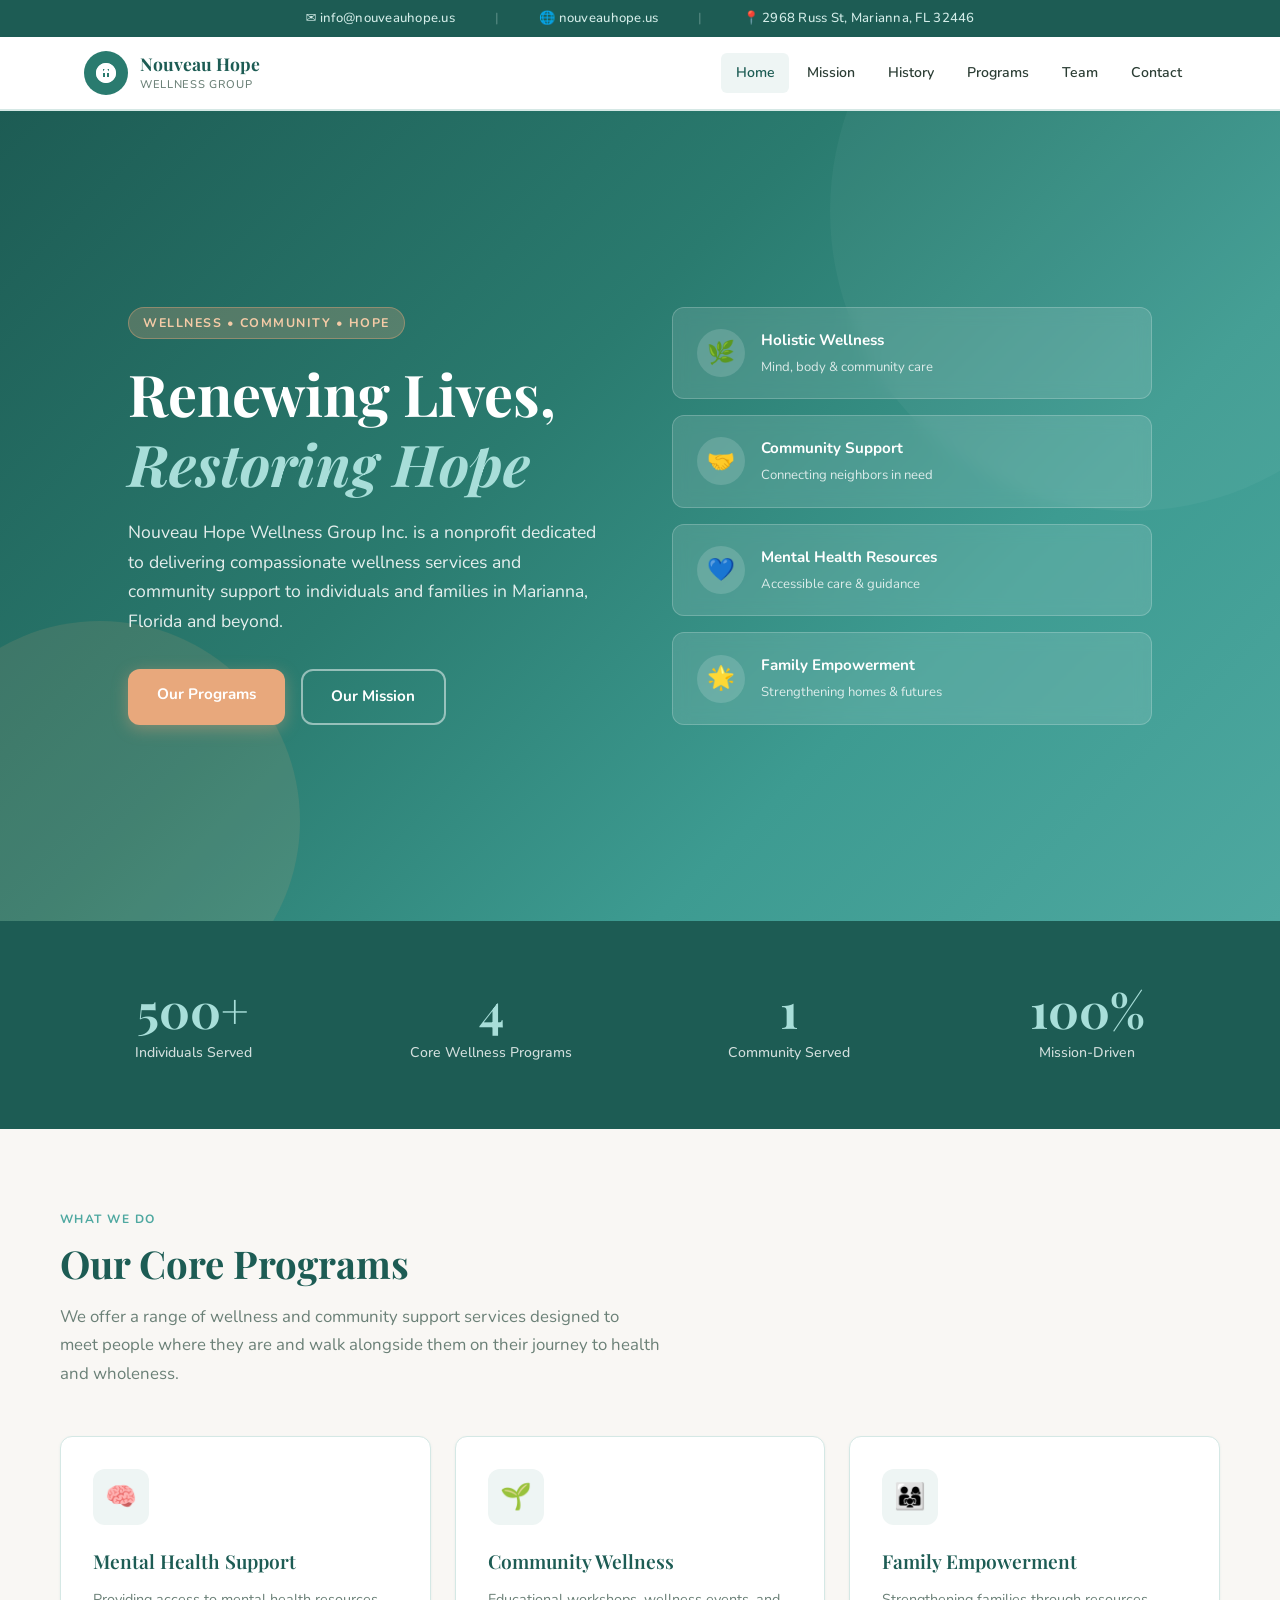
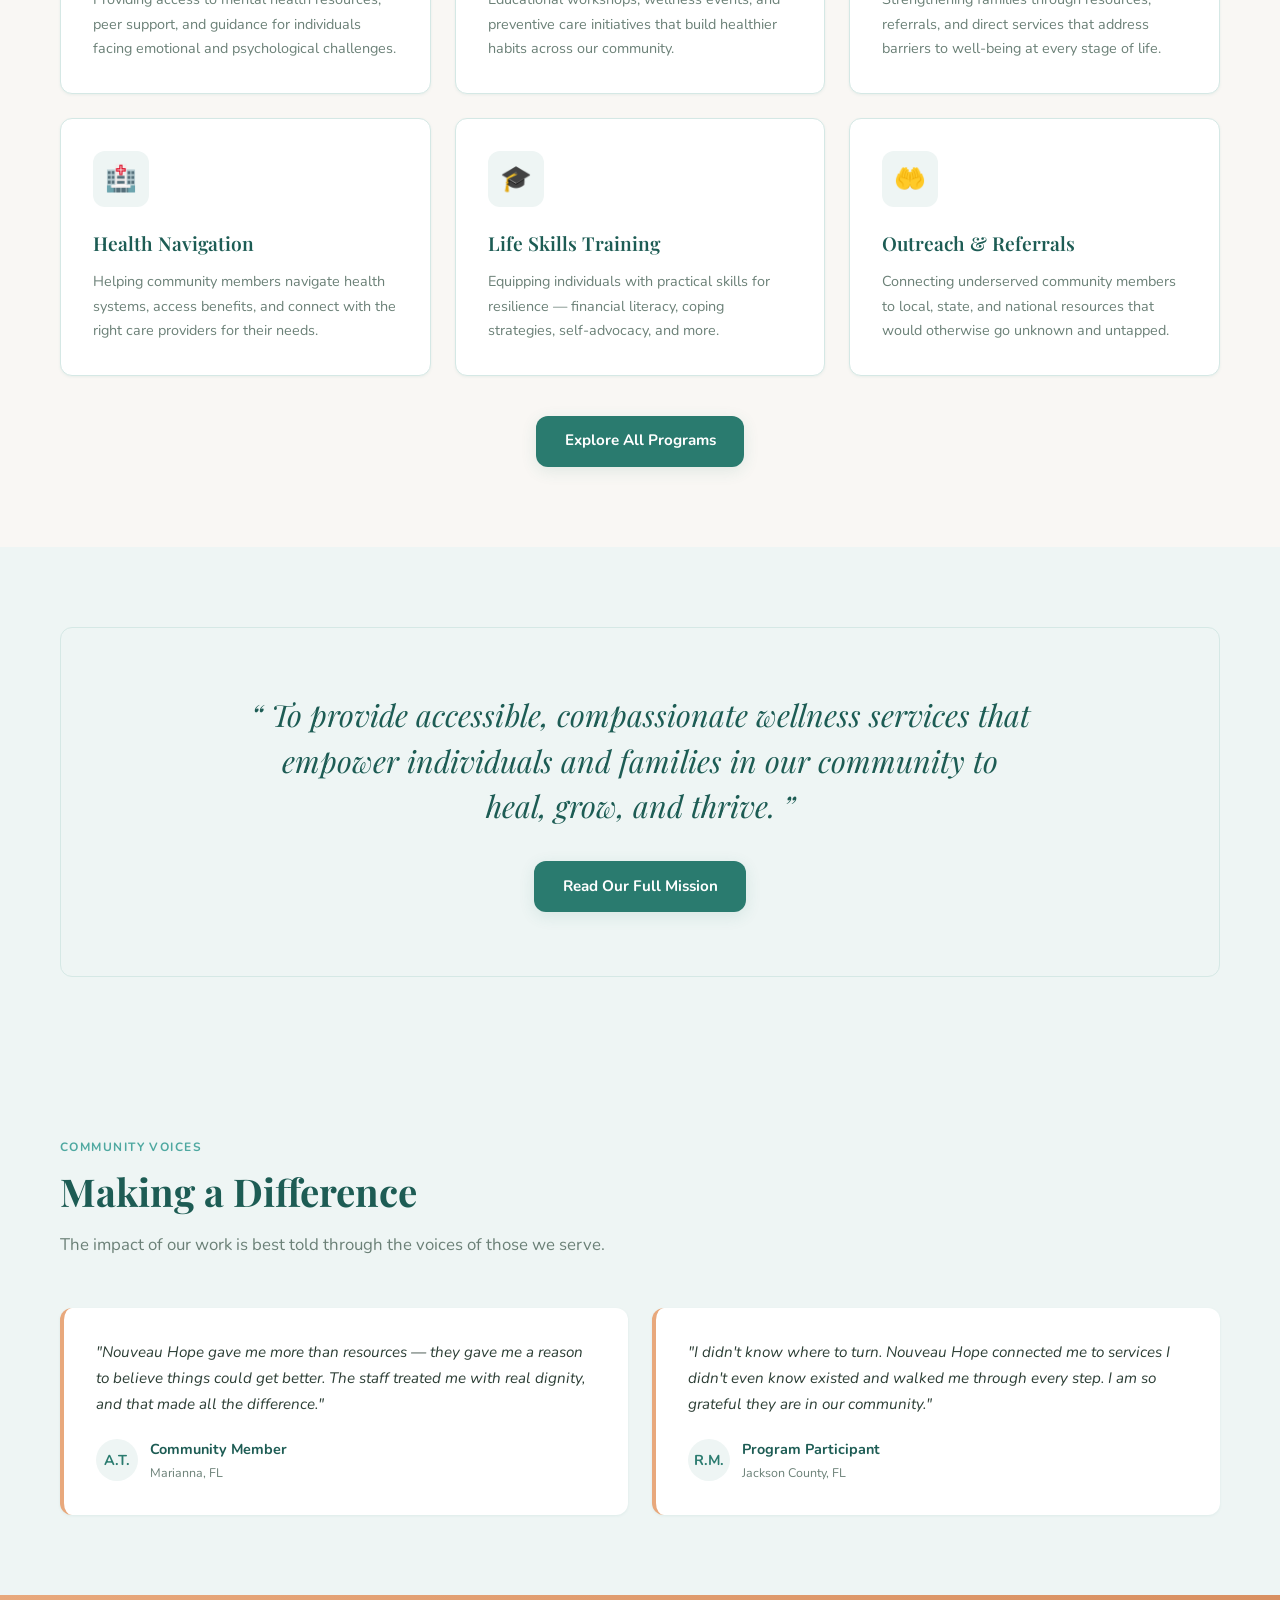
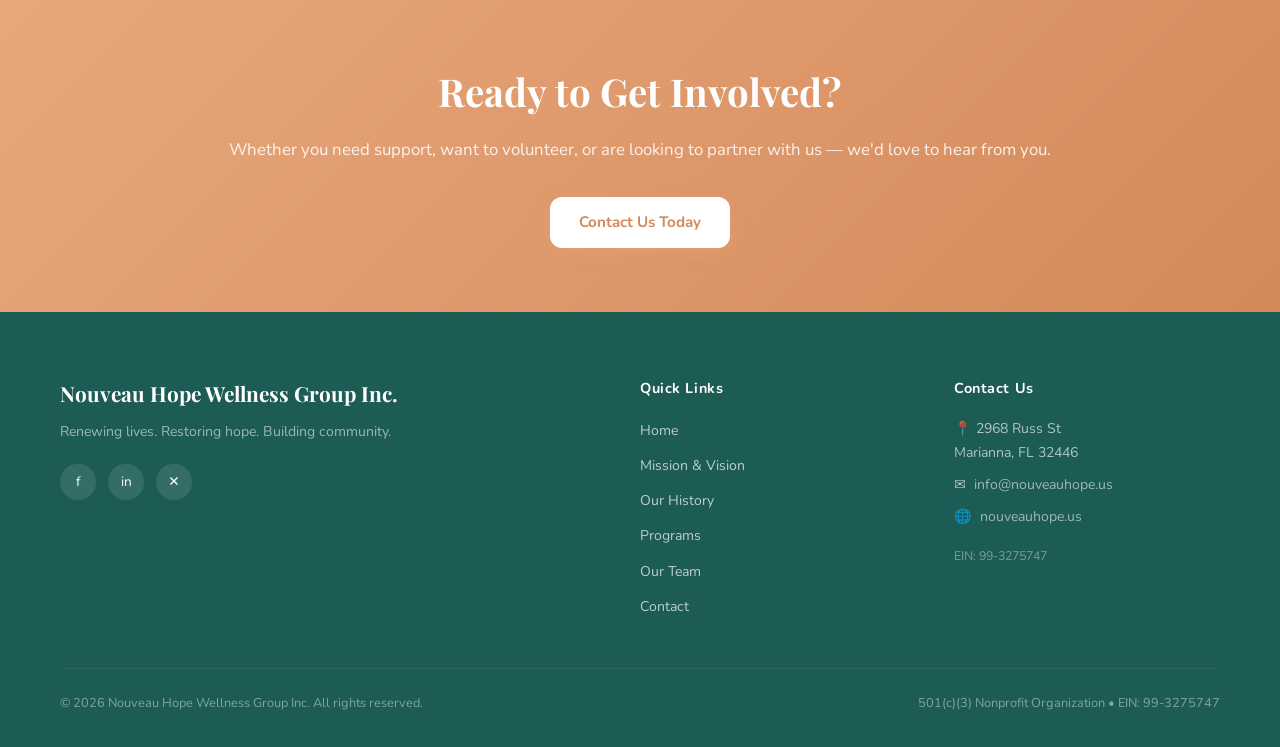
==== index.html @ 9d3e5136 "Add initial six-page website for Nouveau Hope Wellness Group Inc. Builds a complete static HTML webs" ====
<!DOCTYPE html>
<html lang="en">
<head>
  <meta charset="UTF-8" />
  <meta name="viewport" content="width=device-width, initial-scale=1.0" />
  <title>Nouveau Hope Wellness Group Inc</title>
  <link rel="preconnect" href="https://fonts.googleapis.com" />
  <link rel="preconnect" href="https://fonts.gstatic.com" crossorigin />
  <link href="https://fonts.googleapis.com/css2?family=Playfair+Display:ital,wght@0,400;0,600;0,700;1,400&family=Nunito:wght@300;400;500;600;700&display=swap" rel="stylesheet" />
  <style>
    :root {
      --color-primary: #2A7B6F;
      --color-primary-dark: #1D5C54;
      --color-secondary: #4EA8A0;
      --color-accent: #E8A87C;
      --color-accent-dark: #D4895A;
      --color-bg: #F9F7F4;
      --color-bg-alt: #EEF5F4;
      --color-bg-card: #FFFFFF;
      --color-text: #2C3E35;
      --color-text-light: #6B8077;
      --color-top-bar: #1D5C54;
      --color-top-bar-text: #D4EDE9;
      --color-border: #D5E8E5;
      --font-display: 'Playfair Display', Georgia, serif;
      --font-body: 'Nunito', system-ui, sans-serif;
      --shadow-sm: 0 1px 3px rgba(42,123,111,0.08);
      --shadow-md: 0 4px 16px rgba(42,123,111,0.12);
      --shadow-lg: 0 8px 32px rgba(42,123,111,0.16);
      --radius: 12px;
      --radius-sm: 6px;
    }

    *, *::before, *::after { box-sizing: border-box; margin: 0; padding: 0; }

    html { scroll-behavior: smooth; }

    body {
      font-family: var(--font-body);
      background: var(--color-bg);
      color: var(--color-text);
      line-height: 1.7;
    }

    /* ── TOP CONTACT BAR ── */
    .top-bar {
      background: var(--color-top-bar);
      color: var(--color-top-bar-text);
      padding: 0.45rem 1.5rem;
      display: flex;
      justify-content: center;
      gap: 2.5rem;
      font-size: 0.82rem;
      font-weight: 500;
      letter-spacing: 0.02em;
      flex-wrap: wrap;
    }
    .top-bar a {
      color: var(--color-top-bar-text);
      text-decoration: none;
      display: flex;
      align-items: center;
      gap: 0.4rem;
      transition: opacity 0.2s;
    }
    .top-bar a:hover { opacity: 0.75; }
    .top-bar .divider { opacity: 0.3; }

    /* ── NAVIGATION ── */
    .navbar {
      background: var(--color-bg-card);
      box-shadow: var(--shadow-sm);
      position: sticky;
      top: 0;
      z-index: 100;
      border-bottom: 2px solid var(--color-border);
    }
    .nav-inner {
      max-width: 1160px;
      margin: 0 auto;
      padding: 0 1.5rem;
      display: flex;
      align-items: center;
      justify-content: space-between;
      height: 72px;
    }
    .nav-brand {
      display: flex;
      align-items: center;
      gap: 0.75rem;
      text-decoration: none;
    }
    .nav-logo {
      width: 44px;
      height: 44px;
      background: var(--color-primary);
      border-radius: 50%;
      display: flex;
      align-items: center;
      justify-content: center;
      flex-shrink: 0;
    }
    .nav-logo svg { width: 24px; height: 24px; fill: white; }
    .nav-brand-text { line-height: 1.2; }
    .nav-brand-name {
      font-family: var(--font-display);
      font-size: 1.1rem;
      font-weight: 700;
      color: var(--color-primary-dark);
      display: block;
    }
    .nav-brand-sub {
      font-size: 0.7rem;
      color: var(--color-text-light);
      font-weight: 500;
      letter-spacing: 0.06em;
      text-transform: uppercase;
    }
    .nav-links {
      display: flex;
      gap: 0.25rem;
      list-style: none;
    }
    .nav-links a {
      display: block;
      padding: 0.5rem 0.9rem;
      text-decoration: none;
      color: var(--color-text);
      font-weight: 600;
      font-size: 0.88rem;
      border-radius: var(--radius-sm);
      transition: background 0.2s, color 0.2s;
    }
    .nav-links a:hover,
    .nav-links a.active {
      background: var(--color-bg-alt);
      color: var(--color-primary);
    }
    .nav-links a.active { color: var(--color-primary-dark); }
    .nav-toggle {
      display: none;
      flex-direction: column;
      gap: 5px;
      cursor: pointer;
      background: none;
      border: none;
      padding: 6px;
    }
    .nav-toggle span {
      display: block;
      width: 24px;
      height: 2px;
      background: var(--color-text);
      border-radius: 2px;
      transition: 0.3s;
    }

    /* ── HERO ── */
    .hero {
      position: relative;
      min-height: 90vh;
      display: flex;
      align-items: center;
      overflow: hidden;
      background: linear-gradient(135deg, #1D5C54 0%, #2A7B6F 40%, #3D9B91 70%, #4EA8A0 100%);
    }
    .hero-shapes {
      position: absolute;
      inset: 0;
      overflow: hidden;
      pointer-events: none;
    }
    .hero-shapes::before {
      content: '';
      position: absolute;
      width: 600px;
      height: 600px;
      border-radius: 50%;
      background: rgba(255,255,255,0.04);
      top: -200px;
      right: -150px;
    }
    .hero-shapes::after {
      content: '';
      position: absolute;
      width: 400px;
      height: 400px;
      border-radius: 50%;
      background: rgba(232,168,124,0.12);
      bottom: -100px;
      left: -100px;
    }
    .hero-content {
      position: relative;
      max-width: 1160px;
      margin: 0 auto;
      padding: 5rem 1.5rem;
      display: grid;
      grid-template-columns: 1fr 1fr;
      gap: 4rem;
      align-items: center;
    }
    .hero-text { color: white; }
    .hero-eyebrow {
      display: inline-block;
      background: rgba(232,168,124,0.25);
      border: 1px solid rgba(232,168,124,0.4);
      color: #F5CBA7;
      font-size: 0.78rem;
      font-weight: 700;
      letter-spacing: 0.12em;
      text-transform: uppercase;
      padding: 0.3rem 0.9rem;
      border-radius: 20px;
      margin-bottom: 1.25rem;
    }
    .hero-title {
      font-family: var(--font-display);
      font-size: clamp(2.4rem, 5vw, 3.6rem);
      line-height: 1.2;
      margin-bottom: 1.25rem;
      font-weight: 700;
    }
    .hero-title em { font-style: italic; color: #A8DED9; }
    .hero-desc {
      font-size: 1.1rem;
      opacity: 0.88;
      margin-bottom: 2rem;
      max-width: 480px;
      font-weight: 400;
    }
    .hero-ctas { display: flex; gap: 1rem; flex-wrap: wrap; }
    .btn {
      display: inline-block;
      padding: 0.8rem 1.8rem;
      border-radius: var(--radius);
      font-family: var(--font-body);
      font-size: 0.95rem;
      font-weight: 700;
      text-decoration: none;
      transition: transform 0.2s, box-shadow 0.2s, background 0.2s;
      cursor: pointer;
    }
    .btn:hover { transform: translateY(-2px); }
    .btn-primary {
      background: var(--color-accent);
      color: white;
      box-shadow: 0 4px 16px rgba(232,168,124,0.4);
    }
    .btn-primary:hover {
      background: var(--color-accent-dark);
      box-shadow: 0 6px 24px rgba(232,168,124,0.5);
    }
    .btn-outline {
      background: transparent;
      border: 2px solid rgba(255,255,255,0.5);
      color: white;
    }
    .btn-outline:hover { background: rgba(255,255,255,0.1); border-color: white; }
    .btn-secondary {
      background: var(--color-primary);
      color: white;
      box-shadow: var(--shadow-md);
    }
    .btn-secondary:hover { background: var(--color-primary-dark); }

    .hero-visual {
      display: flex;
      flex-direction: column;
      gap: 1rem;
    }
    .hero-card {
      background: rgba(255,255,255,0.12);
      backdrop-filter: blur(8px);
      border: 1px solid rgba(255,255,255,0.2);
      border-radius: var(--radius);
      padding: 1.25rem 1.5rem;
      color: white;
      display: flex;
      align-items: center;
      gap: 1rem;
    }
    .hero-card-icon {
      width: 48px;
      height: 48px;
      background: rgba(255,255,255,0.15);
      border-radius: 50%;
      display: flex;
      align-items: center;
      justify-content: center;
      font-size: 1.4rem;
      flex-shrink: 0;
    }
    .hero-card-title { font-weight: 700; font-size: 0.95rem; }
    .hero-card-desc { font-size: 0.82rem; opacity: 0.8; margin-top: 0.15rem; }

    /* ── SECTION SHARED ── */
    section { padding: 5rem 1.5rem; }
    .container { max-width: 1160px; margin: 0 auto; }
    .section-label {
      font-size: 0.75rem;
      font-weight: 700;
      letter-spacing: 0.12em;
      text-transform: uppercase;
      color: var(--color-secondary);
      margin-bottom: 0.6rem;
    }
    .section-title {
      font-family: var(--font-display);
      font-size: clamp(1.8rem, 3vw, 2.5rem);
      color: var(--color-primary-dark);
      margin-bottom: 1rem;
      line-height: 1.25;
    }
    .section-desc {
      font-size: 1.05rem;
      color: var(--color-text-light);
      max-width: 600px;
      margin-bottom: 3rem;
    }

    /* ── IMPACT STATS ── */
    .stats {
      background: var(--color-primary-dark);
      padding: 4rem 1.5rem;
    }
    .stats-grid {
      max-width: 1160px;
      margin: 0 auto;
      display: grid;
      grid-template-columns: repeat(4, 1fr);
      gap: 2rem;
      text-align: center;
    }
    .stat-item { color: white; }
    .stat-number {
      font-family: var(--font-display);
      font-size: 3rem;
      font-weight: 700;
      color: #A8DED9;
      line-height: 1;
    }
    .stat-label {
      font-size: 0.88rem;
      opacity: 0.8;
      margin-top: 0.5rem;
      font-weight: 500;
    }

    /* ── PROGRAMS ── */
    .programs { background: var(--color-bg); }
    .programs-grid {
      display: grid;
      grid-template-columns: repeat(3, 1fr);
      gap: 1.5rem;
    }
    .program-card {
      background: var(--color-bg-card);
      border-radius: var(--radius);
      padding: 2rem;
      box-shadow: var(--shadow-sm);
      border: 1px solid var(--color-border);
      transition: transform 0.25s, box-shadow 0.25s;
    }
    .program-card:hover {
      transform: translateY(-4px);
      box-shadow: var(--shadow-md);
    }
    .program-icon {
      width: 56px;
      height: 56px;
      background: var(--color-bg-alt);
      border-radius: var(--radius);
      display: flex;
      align-items: center;
      justify-content: center;
      font-size: 1.6rem;
      margin-bottom: 1.25rem;
    }
    .program-title {
      font-family: var(--font-display);
      font-size: 1.2rem;
      font-weight: 600;
      color: var(--color-primary-dark);
      margin-bottom: 0.6rem;
    }
    .program-desc { font-size: 0.9rem; color: var(--color-text-light); }

    /* ── MISSION HIGHLIGHT ── */
    .mission-highlight {
      background: var(--color-bg-alt);
      border-radius: var(--radius);
      padding: 4rem;
      text-align: center;
      border: 1px solid var(--color-border);
    }
    .mission-quote {
      font-family: var(--font-display);
      font-size: clamp(1.3rem, 2.5vw, 1.9rem);
      font-style: italic;
      color: var(--color-primary-dark);
      line-height: 1.5;
      max-width: 780px;
      margin: 0 auto 2rem;
    }
    .mission-quote::before { content: '\201C'; }
    .mission-quote::after { content: '\201D'; }

    /* ── TESTIMONIAL ── */
    .testimonial-section { background: var(--color-bg-alt); }
    .testimonial-grid {
      display: grid;
      grid-template-columns: repeat(2, 1fr);
      gap: 1.5rem;
    }
    .testimonial-card {
      background: var(--color-bg-card);
      border-radius: var(--radius);
      padding: 2rem;
      box-shadow: var(--shadow-sm);
      border-left: 4px solid var(--color-accent);
    }
    .testimonial-text {
      font-style: italic;
      color: var(--color-text);
      margin-bottom: 1.25rem;
      font-size: 0.95rem;
      line-height: 1.7;
    }
    .testimonial-author {
      display: flex;
      align-items: center;
      gap: 0.75rem;
    }
    .testimonial-avatar {
      width: 42px;
      height: 42px;
      border-radius: 50%;
      background: var(--color-bg-alt);
      display: flex;
      align-items: center;
      justify-content: center;
      font-weight: 700;
      color: var(--color-primary);
      font-size: 0.9rem;
      flex-shrink: 0;
    }
    .testimonial-name { font-weight: 700; font-size: 0.9rem; color: var(--color-primary-dark); }
    .testimonial-role { font-size: 0.78rem; color: var(--color-text-light); }

    /* ── CTA BAND ── */
    .cta-band {
      background: linear-gradient(135deg, var(--color-accent) 0%, #D4895A 100%);
      padding: 4rem 1.5rem;
      text-align: center;
    }
    .cta-band h2 {
      font-family: var(--font-display);
      font-size: clamp(1.8rem, 3vw, 2.4rem);
      color: white;
      margin-bottom: 0.75rem;
    }
    .cta-band p { color: rgba(255,255,255,0.88); margin-bottom: 2rem; font-size: 1.05rem; }
    .cta-band .btn-primary {
      background: white;
      color: var(--color-accent-dark);
    }
    .cta-band .btn-primary:hover { background: rgba(255,255,255,0.9); }

    /* ── FOOTER ── */
    footer {
      background: var(--color-primary-dark);
      color: rgba(255,255,255,0.8);
      padding: 4rem 1.5rem 2rem;
    }
    .footer-inner {
      max-width: 1160px;
      margin: 0 auto;
    }
    .footer-grid {
      display: grid;
      grid-template-columns: 2fr 1fr 1fr;
      gap: 3rem;
      margin-bottom: 3rem;
    }
    .footer-brand-name {
      font-family: var(--font-display);
      font-size: 1.3rem;
      font-weight: 700;
      color: white;
      margin-bottom: 0.5rem;
    }
    .footer-tagline { font-size: 0.88rem; opacity: 0.7; margin-bottom: 1.25rem; }
    .footer-socials { display: flex; gap: 0.75rem; }
    .footer-social {
      width: 36px;
      height: 36px;
      background: rgba(255,255,255,0.1);
      border-radius: 50%;
      display: flex;
      align-items: center;
      justify-content: center;
      text-decoration: none;
      color: white;
      font-size: 0.85rem;
      transition: background 0.2s;
    }
    .footer-social:hover { background: rgba(255,255,255,0.2); }
    .footer-col-title {
      color: white;
      font-weight: 700;
      margin-bottom: 1rem;
      font-size: 0.9rem;
      letter-spacing: 0.04em;
    }
    .footer-links { list-style: none; display: flex; flex-direction: column; gap: 0.5rem; }
    .footer-links a {
      color: rgba(255,255,255,0.7);
      text-decoration: none;
      font-size: 0.88rem;
      transition: color 0.2s;
    }
    .footer-links a:hover { color: white; }
    .footer-contact-item {
      display: flex;
      gap: 0.5rem;
      font-size: 0.88rem;
      margin-bottom: 0.5rem;
      opacity: 0.8;
    }
    .footer-bottom {
      border-top: 1px solid rgba(255,255,255,0.1);
      padding-top: 1.5rem;
      display: flex;
      justify-content: space-between;
      align-items: center;
      font-size: 0.8rem;
      opacity: 0.55;
      flex-wrap: wrap;
      gap: 0.5rem;
    }

    /* ── FADE IN ── */
    .fade-in { opacity: 0; transform: translateY(24px); transition: opacity 0.6s ease, transform 0.6s ease; }
    .fade-in.visible { opacity: 1; transform: none; }

    /* ── RESPONSIVE ── */
    @media (max-width: 1024px) {
      .programs-grid { grid-template-columns: repeat(2, 1fr); }
      .stats-grid { grid-template-columns: repeat(2, 1fr); }
      .footer-grid { grid-template-columns: 1fr 1fr; }
    }
    @media (max-width: 768px) {
      .hero-content { grid-template-columns: 1fr; gap: 2.5rem; }
      .hero-visual { display: none; }
      .programs-grid { grid-template-columns: 1fr; }
      .testimonial-grid { grid-template-columns: 1fr; }
      .stats-grid { grid-template-columns: repeat(2, 1fr); }
      .footer-grid { grid-template-columns: 1fr; gap: 2rem; }
      .mission-highlight { padding: 2.5rem 1.5rem; }
      .nav-links { display: none; flex-direction: column; position: absolute; top: 72px; left: 0; right: 0; background: white; padding: 1rem; box-shadow: var(--shadow-md); gap: 0.25rem; }
      .nav-links.open { display: flex; }
      .nav-toggle { display: flex; }
      .navbar { position: relative; }
    }
    @media (max-width: 480px) {
      .stats-grid { grid-template-columns: 1fr 1fr; }
      .top-bar .divider { display: none; }
    }
  </style>
</head>
<body>

  <!-- TOP CONTACT BAR -->
  <div class="top-bar">
    <a href="mailto:info@nouveauhope.us">✉ info@nouveauhope.us</a>
    <span class="divider">|</span>
    <a href="https://nouveauhope.us" target="_blank" rel="noopener">🌐 nouveauhope.us</a>
    <span class="divider">|</span>
    <span>📍 2968 Russ St, Marianna, FL 32446</span>
  </div>

  <!-- NAVIGATION -->
  <nav class="navbar">
    <div class="nav-inner">
      <a href="index.html" class="nav-brand">
        <div class="nav-logo">
          <svg viewBox="0 0 24 24" xmlns="http://www.w3.org/2000/svg"><path d="M12 2C6.48 2 2 6.48 2 12s4.48 10 10 10 10-4.48 10-10S17.52 2 12 2zm-1 14H9V8h2v8zm4 0h-2V8h2v8z"/><path d="M12 2a10 10 0 100 20A10 10 0 0012 2zm0 18a8 8 0 110-16 8 8 0 010 16zM8 12l4-6 4 6H8z"/></svg>
        </div>
        <div class="nav-brand-text">
          <span class="nav-brand-name">Nouveau Hope</span>
          <span class="nav-brand-sub">Wellness Group</span>
        </div>
      </a>
      <button class="nav-toggle" onclick="document.querySelector('.nav-links').classList.toggle('open')" aria-label="Toggle menu">
        <span></span><span></span><span></span>
      </button>
      <ul class="nav-links">
        <li><a href="index.html" class="active">Home</a></li>
        <li><a href="mission.html">Mission</a></li>
        <li><a href="history.html">History</a></li>
        <li><a href="projects.html">Programs</a></li>
        <li><a href="team.html">Team</a></li>
        <li><a href="contact.html">Contact</a></li>
      </ul>
    </div>
  </nav>

  <!-- HERO -->
  <section class="hero">
    <div class="hero-shapes"></div>
    <div class="hero-content">
      <div class="hero-text">
        <div class="hero-eyebrow">Wellness &bull; Community &bull; Hope</div>
        <h1 class="hero-title">
          Renewing Lives,<br><em>Restoring Hope</em>
        </h1>
        <p class="hero-desc">
          Nouveau Hope Wellness Group Inc. is a nonprofit dedicated to delivering compassionate wellness services and community support to individuals and families in Marianna, Florida and beyond.
        </p>
        <div class="hero-ctas">
          <a href="programs.html" class="btn btn-primary">Our Programs</a>
          <a href="mission.html" class="btn btn-outline">Our Mission</a>
        </div>
      </div>
      <div class="hero-visual">
        <div class="hero-card">
          <div class="hero-card-icon">🌿</div>
          <div>
            <div class="hero-card-title">Holistic Wellness</div>
            <div class="hero-card-desc">Mind, body &amp; community care</div>
          </div>
        </div>
        <div class="hero-card">
          <div class="hero-card-icon">🤝</div>
          <div>
            <div class="hero-card-title">Community Support</div>
            <div class="hero-card-desc">Connecting neighbors in need</div>
          </div>
        </div>
        <div class="hero-card">
          <div class="hero-card-icon">💙</div>
          <div>
            <div class="hero-card-title">Mental Health Resources</div>
            <div class="hero-card-desc">Accessible care &amp; guidance</div>
          </div>
        </div>
        <div class="hero-card">
          <div class="hero-card-icon">🌟</div>
          <div>
            <div class="hero-card-title">Family Empowerment</div>
            <div class="hero-card-desc">Strengthening homes &amp; futures</div>
          </div>
        </div>
      </div>
    </div>
  </section>

  <!-- IMPACT STATS -->
  <div class="stats">
    <div class="stats-grid">
      <div class="stat-item fade-in">
        <div class="stat-number">500+</div>
        <div class="stat-label">Individuals Served</div>
      </div>
      <div class="stat-item fade-in">
        <div class="stat-number">4</div>
        <div class="stat-label">Core Wellness Programs</div>
      </div>
      <div class="stat-item fade-in">
        <div class="stat-number">1</div>
        <div class="stat-label">Community Served</div>
      </div>
      <div class="stat-item fade-in">
        <div class="stat-number">100%</div>
        <div class="stat-label">Mission-Driven</div>
      </div>
    </div>
  </div>

  <!-- PROGRAMS PREVIEW -->
  <section class="programs">
    <div class="container">
      <div class="section-label">What We Do</div>
      <h2 class="section-title">Our Core Programs</h2>
      <p class="section-desc">We offer a range of wellness and community support services designed to meet people where they are and walk alongside them on their journey to health and wholeness.</p>
      <div class="programs-grid">
        <div class="program-card fade-in">
          <div class="program-icon">🧠</div>
          <div class="program-title">Mental Health Support</div>
          <p class="program-desc">Providing access to mental health resources, peer support, and guidance for individuals facing emotional and psychological challenges.</p>
        </div>
        <div class="program-card fade-in">
          <div class="program-icon">🌱</div>
          <div class="program-title">Community Wellness</div>
          <p class="program-desc">Educational workshops, wellness events, and preventive care initiatives that build healthier habits across our community.</p>
        </div>
        <div class="program-card fade-in">
          <div class="program-icon">👨‍👩‍👧</div>
          <div class="program-title">Family Empowerment</div>
          <p class="program-desc">Strengthening families through resources, referrals, and direct services that address barriers to well-being at every stage of life.</p>
        </div>
        <div class="program-card fade-in">
          <div class="program-icon">🏥</div>
          <div class="program-title">Health Navigation</div>
          <p class="program-desc">Helping community members navigate health systems, access benefits, and connect with the right care providers for their needs.</p>
        </div>
        <div class="program-card fade-in">
          <div class="program-icon">🎓</div>
          <div class="program-title">Life Skills Training</div>
          <p class="program-desc">Equipping individuals with practical skills for resilience — financial literacy, coping strategies, self-advocacy, and more.</p>
        </div>
        <div class="program-card fade-in">
          <div class="program-icon">🤲</div>
          <div class="program-title">Outreach &amp; Referrals</div>
          <p class="program-desc">Connecting underserved community members to local, state, and national resources that would otherwise go unknown and untapped.</p>
        </div>
      </div>
      <div style="text-align:center; margin-top: 2.5rem;">
        <a href="projects.html" class="btn btn-secondary">Explore All Programs</a>
      </div>
    </div>
  </section>

  <!-- MISSION QUOTE -->
  <section style="background: var(--color-bg-alt); padding: 5rem 1.5rem;">
    <div class="container">
      <div class="mission-highlight fade-in">
        <div class="mission-quote">
          To provide accessible, compassionate wellness services that empower individuals and families in our community to heal, grow, and thrive.
        </div>
        <a href="mission.html" class="btn btn-secondary">Read Our Full Mission</a>
      </div>
    </div>
  </section>

  <!-- TESTIMONIALS -->
  <section class="testimonial-section">
    <div class="container">
      <div class="section-label">Community Voices</div>
      <h2 class="section-title">Making a Difference</h2>
      <p class="section-desc">The impact of our work is best told through the voices of those we serve.</p>
      <div class="testimonial-grid">
        <div class="testimonial-card fade-in">
          <p class="testimonial-text">"Nouveau Hope gave me more than resources — they gave me a reason to believe things could get better. The staff treated me with real dignity, and that made all the difference."</p>
          <div class="testimonial-author">
            <div class="testimonial-avatar">A.T.</div>
            <div>
              <div class="testimonial-name">Community Member</div>
              <div class="testimonial-role">Marianna, FL</div>
            </div>
          </div>
        </div>
        <div class="testimonial-card fade-in">
          <p class="testimonial-text">"I didn't know where to turn. Nouveau Hope connected me to services I didn't even know existed and walked me through every step. I am so grateful they are in our community."</p>
          <div class="testimonial-author">
            <div class="testimonial-avatar">R.M.</div>
            <div>
              <div class="testimonial-name">Program Participant</div>
              <div class="testimonial-role">Jackson County, FL</div>
            </div>
          </div>
        </div>
      </div>
    </div>
  </section>

  <!-- CTA BAND -->
  <div class="cta-band">
    <div class="container" style="text-align:center;">
      <h2>Ready to Get Involved?</h2>
      <p>Whether you need support, want to volunteer, or are looking to partner with us — we'd love to hear from you.</p>
      <a href="contact.html" class="btn btn-primary">Contact Us Today</a>
    </div>
  </div>

  <!-- FOOTER -->
  <footer>
    <div class="footer-inner">
      <div class="footer-grid">
        <div>
          <div class="footer-brand-name">Nouveau Hope Wellness Group Inc.</div>
          <div class="footer-tagline">Renewing lives. Restoring hope. Building community.</div>
          <div class="footer-socials">
            <a href="#" class="footer-social" aria-label="Facebook">f</a>
            <a href="#" class="footer-social" aria-label="Instagram">in</a>
            <a href="#" class="footer-social" aria-label="Twitter">✕</a>
          </div>
        </div>
        <div>
          <div class="footer-col-title">Quick Links</div>
          <ul class="footer-links">
            <li><a href="index.html">Home</a></li>
            <li><a href="mission.html">Mission &amp; Vision</a></li>
            <li><a href="history.html">Our History</a></li>
            <li><a href="projects.html">Programs</a></li>
            <li><a href="team.html">Our Team</a></li>
            <li><a href="contact.html">Contact</a></li>
          </ul>
        </div>
        <div>
          <div class="footer-col-title">Contact Us</div>
          <div class="footer-contact-item">📍 2968 Russ St<br>Marianna, FL 32446</div>
          <div class="footer-contact-item">✉ <a href="mailto:info@nouveauhope.us" style="color:rgba(255,255,255,0.7);text-decoration:none;">info@nouveauhope.us</a></div>
          <div class="footer-contact-item">🌐 <a href="https://nouveauhope.us" target="_blank" style="color:rgba(255,255,255,0.7);text-decoration:none;">nouveauhope.us</a></div>
          <div style="margin-top:1rem; font-size:0.78rem; opacity:0.5;">EIN: 99-3275747</div>
        </div>
      </div>
      <div class="footer-bottom">
        <span>&copy; 2026 Nouveau Hope Wellness Group Inc. All rights reserved.</span>
        <span>501(c)(3) Nonprofit Organization &bull; EIN: 99-3275747</span>
      </div>
    </div>
  </footer>

  <script>
    const observer = new IntersectionObserver(entries => {
      entries.forEach(e => { if (e.isIntersecting) e.target.classList.add('visible'); });
    }, { threshold: 0.12 });
    document.querySelectorAll('.fade-in').forEach(el => observer.observe(el));
  </script>
</body>
</html>
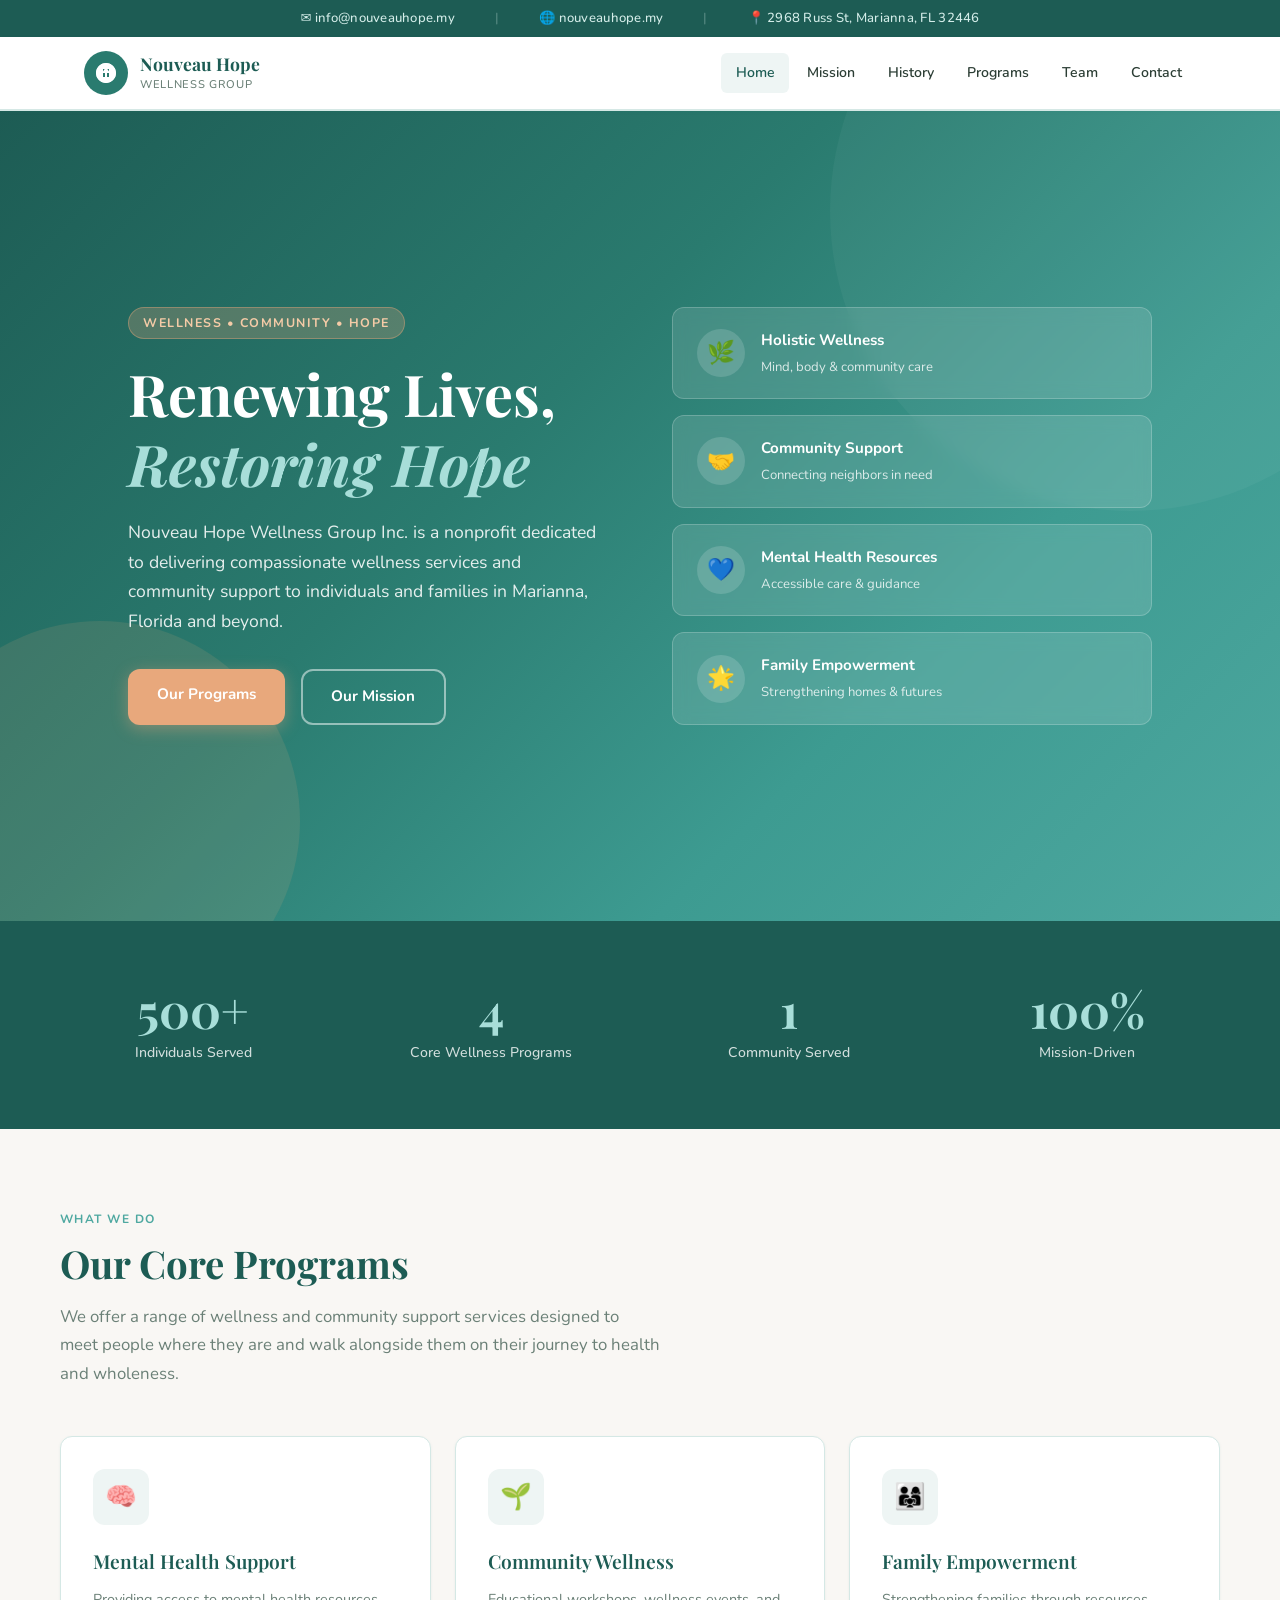
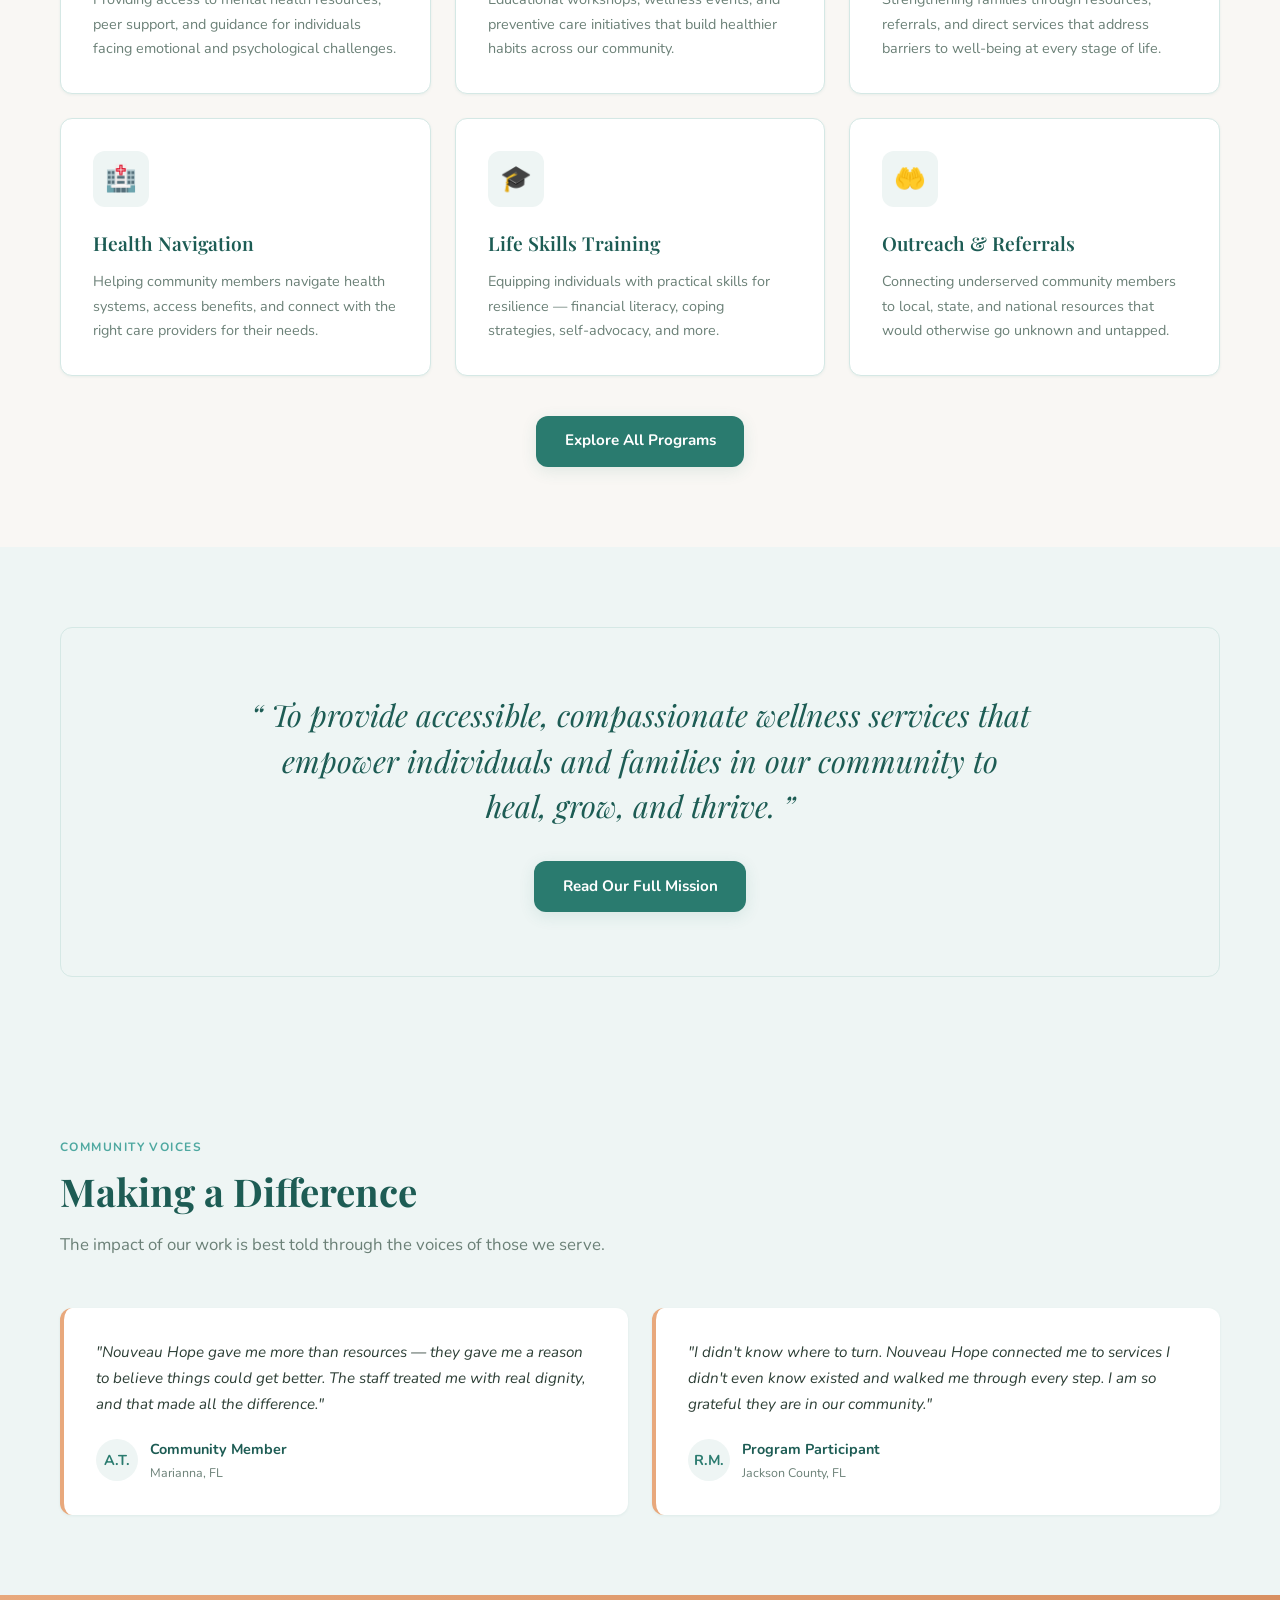
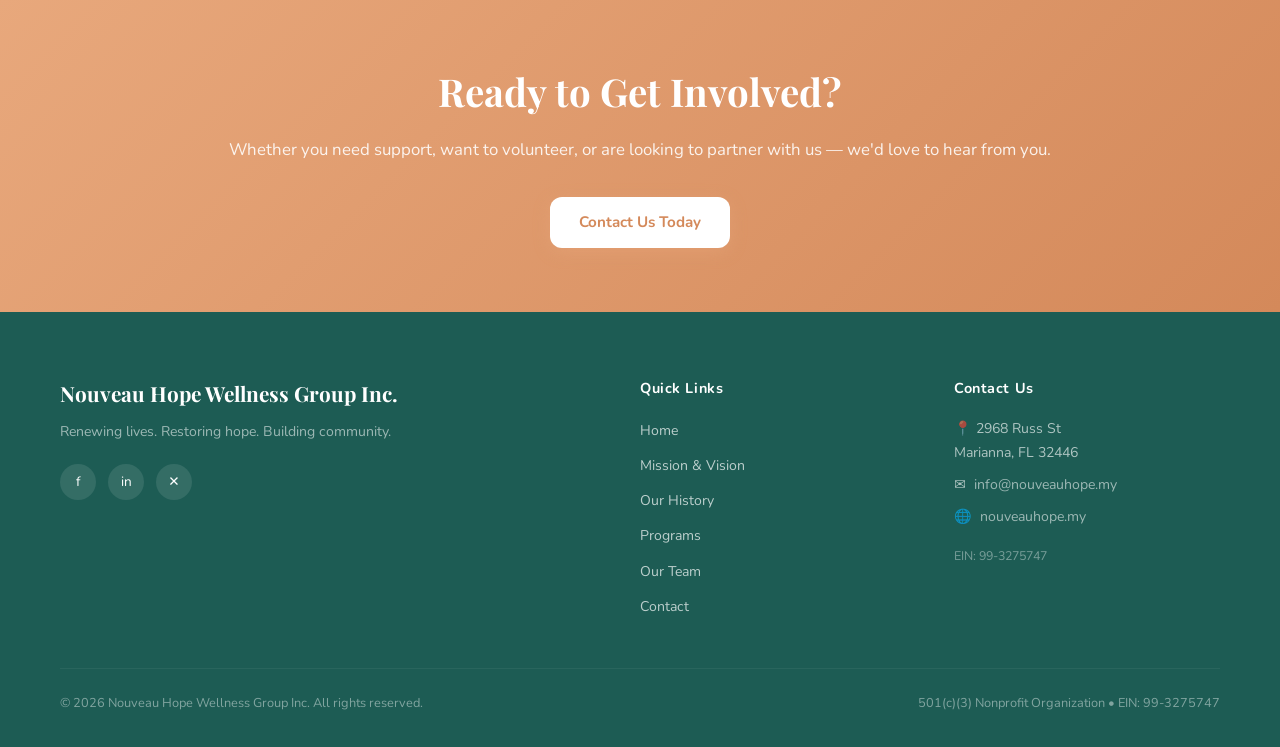
==== commit 43fbd354: "Update website URL from nouveauhope.us to nouveauhope.my Co-Authored-By: Claude Sonnet 4.6 <noreply@" ====
--- a/index.html
+++ b/index.html
@@ -573,9 +573,9 @@
 
   <!-- TOP CONTACT BAR -->
   <div class="top-bar">
-    <a href="mailto:info@nouveauhope.us">✉ info@nouveauhope.us</a>
+    <a href="mailto:info@nouveauhope.my">✉ info@nouveauhope.my</a>
     <span class="divider">|</span>
-    <a href="https://nouveauhope.us" target="_blank" rel="noopener">🌐 nouveauhope.us</a>
+    <a href="https://nouveauhope.my" target="_blank" rel="noopener">🌐 nouveauhope.my</a>
     <span class="divider">|</span>
     <span>📍 2968 Russ St, Marianna, FL 32446</span>
   </div>
@@ -801,8 +801,8 @@
         <div>
           <div class="footer-col-title">Contact Us</div>
           <div class="footer-contact-item">📍 2968 Russ St<br>Marianna, FL 32446</div>
-          <div class="footer-contact-item">✉ <a href="mailto:info@nouveauhope.us" style="color:rgba(255,255,255,0.7);text-decoration:none;">info@nouveauhope.us</a></div>
-          <div class="footer-contact-item">🌐 <a href="https://nouveauhope.us" target="_blank" style="color:rgba(255,255,255,0.7);text-decoration:none;">nouveauhope.us</a></div>
+          <div class="footer-contact-item">✉ <a href="mailto:info@nouveauhope.my" style="color:rgba(255,255,255,0.7);text-decoration:none;">info@nouveauhope.my</a></div>
+          <div class="footer-contact-item">🌐 <a href="https://nouveauhope.my" target="_blank" style="color:rgba(255,255,255,0.7);text-decoration:none;">nouveauhope.my</a></div>
           <div style="margin-top:1rem; font-size:0.78rem; opacity:0.5;">EIN: 99-3275747</div>
         </div>
       </div>
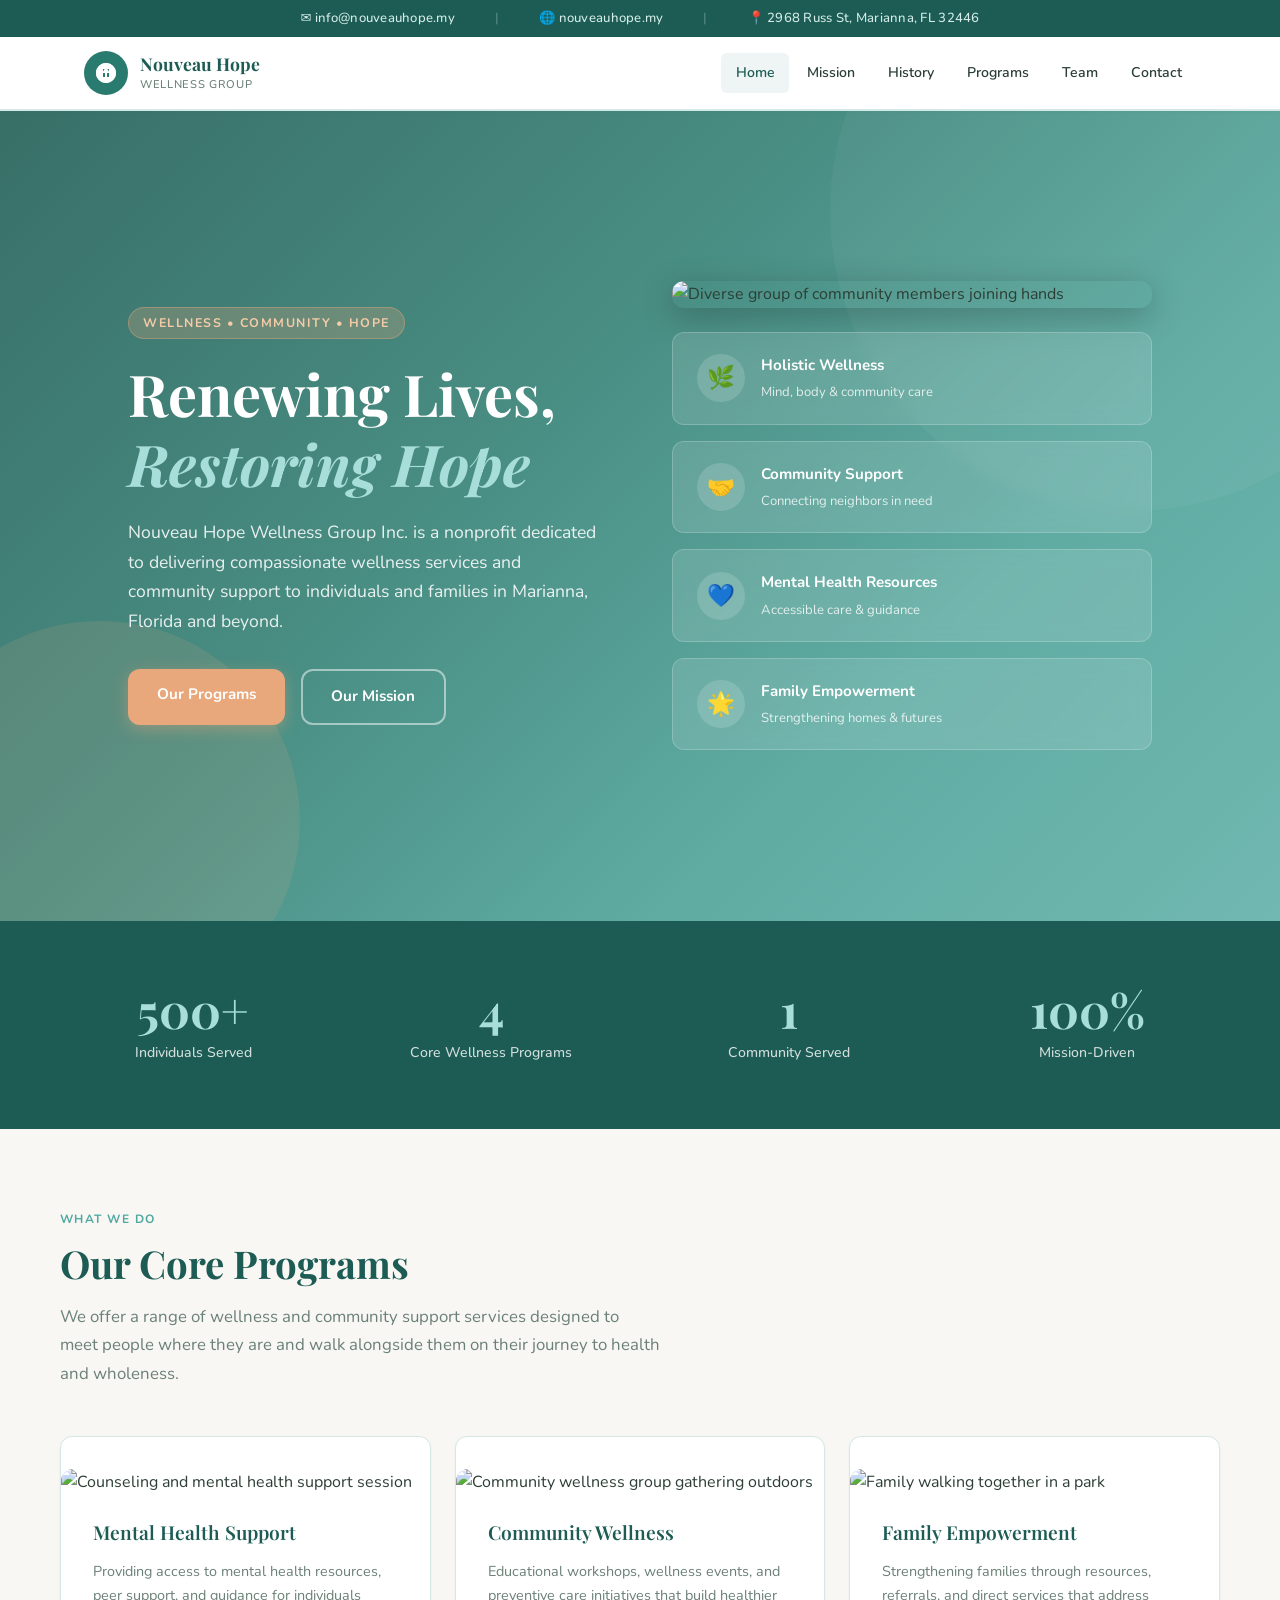
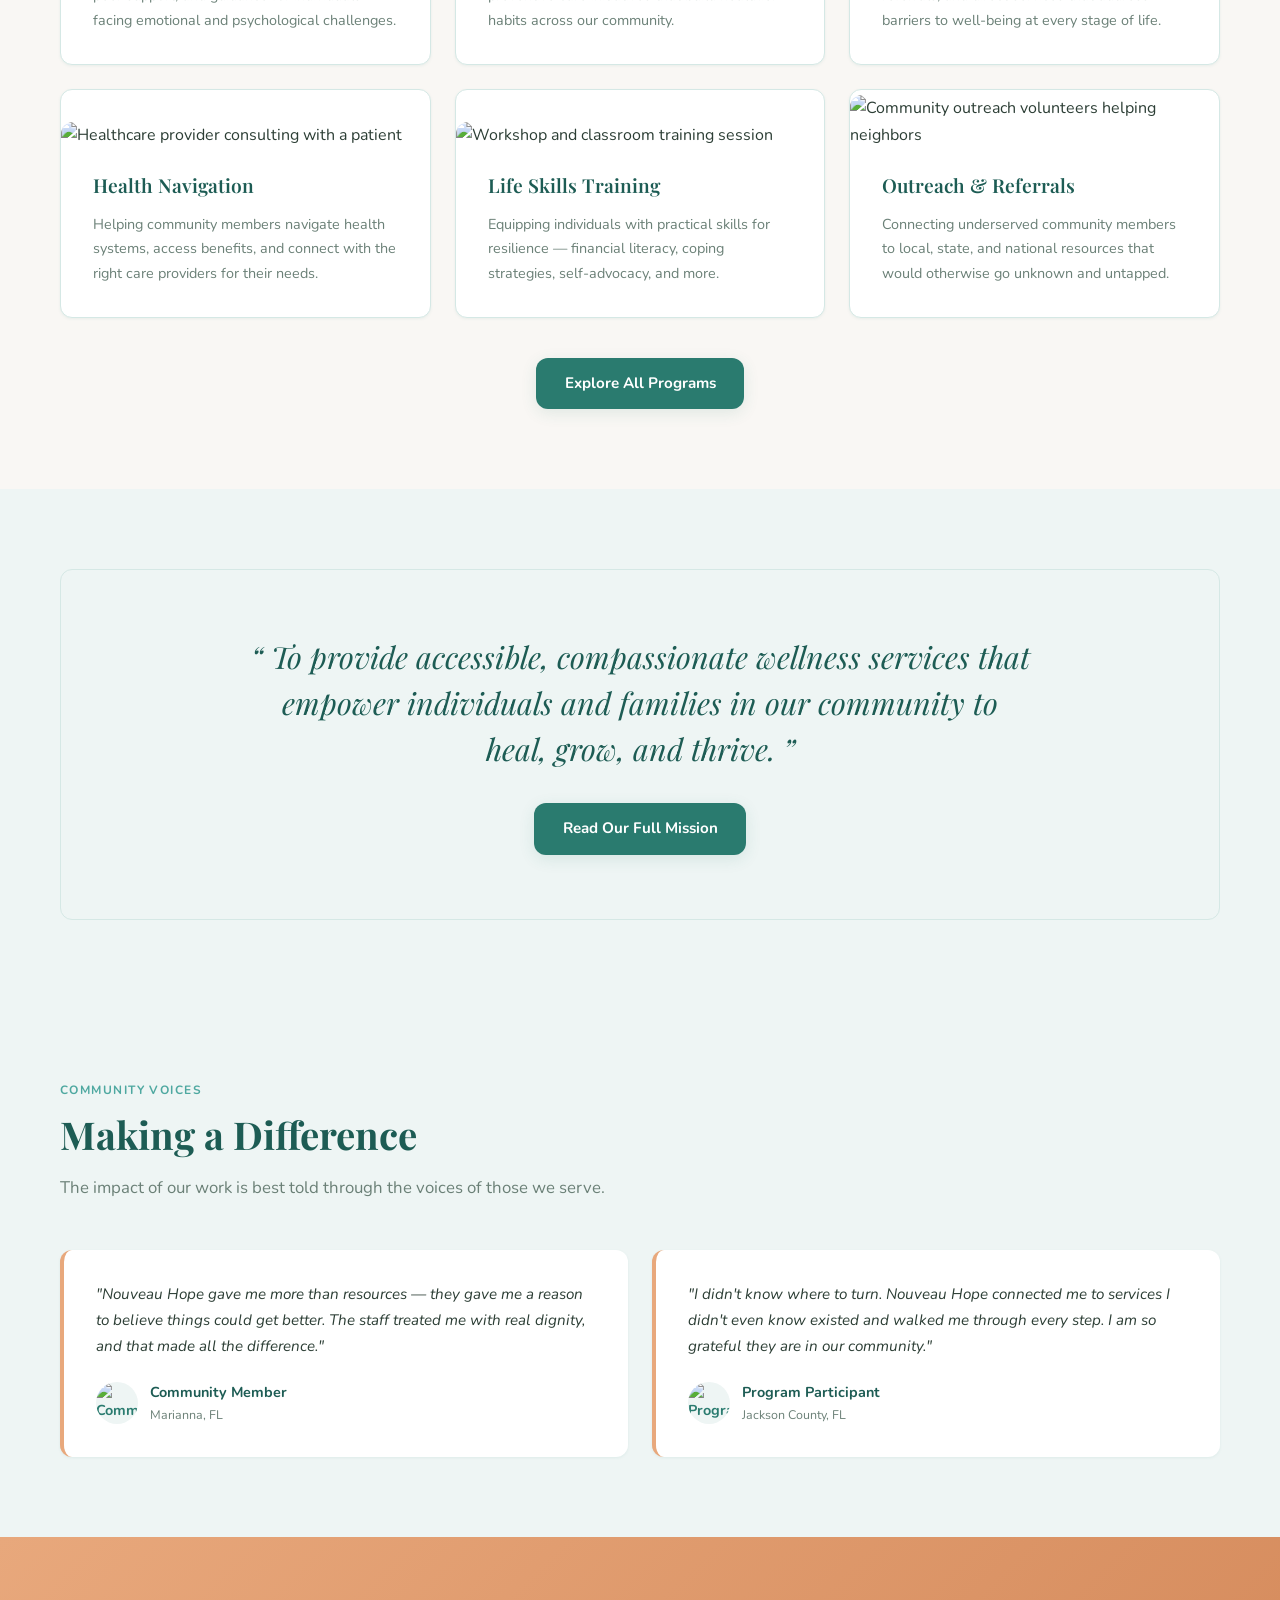
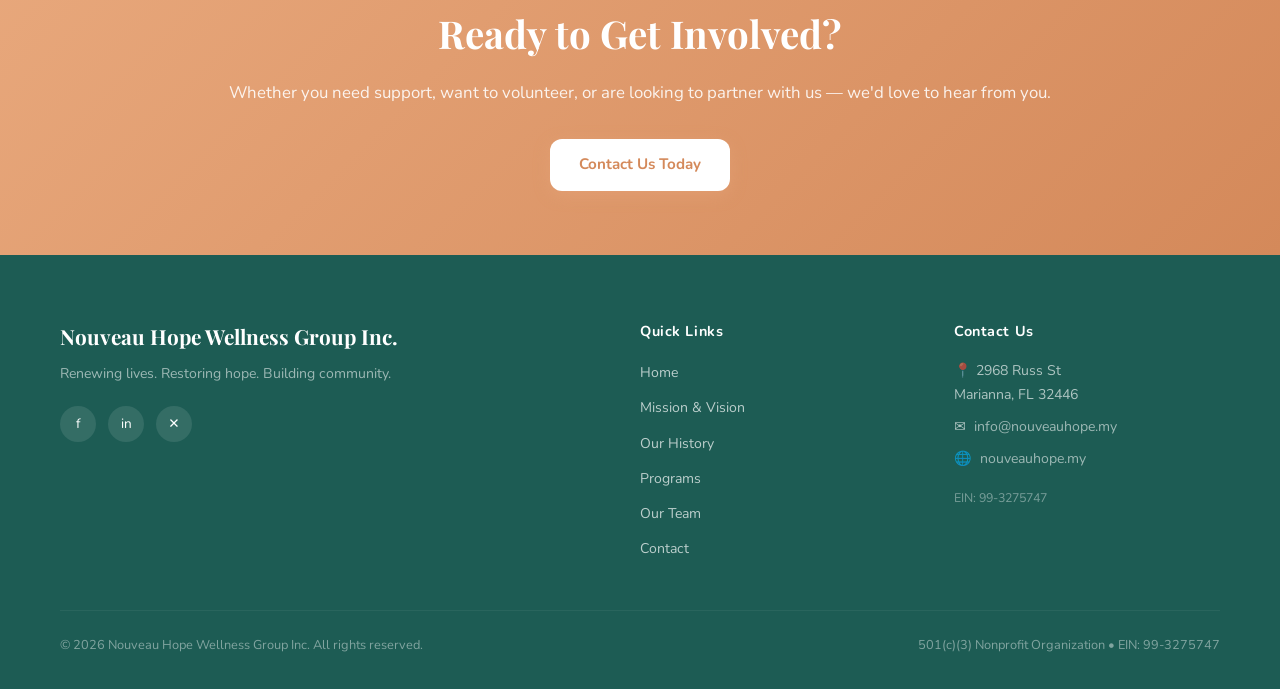
==== commit a6a7513f: "Add real Unsplash photos and Google Maps embed across all pages Replace emoji placeholders and CSS-o" ====
--- a/index.html
+++ b/index.html
@@ -162,7 +162,7 @@
       display: flex;
       align-items: center;
       overflow: hidden;
-      background: linear-gradient(135deg, #1D5C54 0%, #2A7B6F 40%, #3D9B91 70%, #4EA8A0 100%);
+      background: linear-gradient(135deg, rgba(29,92,84,0.88) 0%, rgba(42,123,111,0.85) 40%, rgba(61,155,145,0.82) 70%, rgba(78,168,160,0.8) 100%), url('https://images.unsplash.com/photo-1582213782179-e0d53f98f2ca?w=1600&q=80') center/cover no-repeat;
     }
     .hero-shapes {
       position: absolute;
@@ -269,6 +269,12 @@
       flex-direction: column;
       gap: 1rem;
     }
+    .hero-feature-img {
+      width: 100%;
+      border-radius: var(--radius);
+      box-shadow: 0 8px 32px rgba(0,0,0,0.25);
+      margin-bottom: 0.5rem;
+    }
     .hero-card {
       background: rgba(255,255,255,0.12);
       backdrop-filter: blur(8px);
@@ -377,6 +383,14 @@
       font-size: 1.6rem;
       margin-bottom: 1.25rem;
     }
+    .program-card-img {
+      width: 100%;
+      height: 180px;
+      object-fit: cover;
+      border-radius: var(--radius) var(--radius) 0 0;
+      margin: -2rem -2rem 1.25rem -2rem;
+      width: calc(100% + 4rem);
+    }
     .program-title {
       font-family: var(--font-display);
       font-size: 1.2rem;
@@ -393,6 +407,15 @@
       padding: 4rem;
       text-align: center;
       border: 1px solid var(--color-border);
+      position: relative;
+      overflow: hidden;
+    }
+    .mission-highlight::before {
+      content: '';
+      position: absolute;
+      inset: 0;
+      background: url('https://images.unsplash.com/photo-1529156069898-49953e39b3ac?w=1200&q=80') center/cover no-repeat;
+      opacity: 0.08;
     }
     .mission-quote {
       font-family: var(--font-display);
@@ -444,6 +467,12 @@
       color: var(--color-primary);
       font-size: 0.9rem;
       flex-shrink: 0;
+      overflow: hidden;
+    }
+    .testimonial-avatar img {
+      width: 100%;
+      height: 100%;
+      object-fit: cover;
     }
     .testimonial-name { font-weight: 700; font-size: 0.9rem; color: var(--color-primary-dark); }
     .testimonial-role { font-size: 0.78rem; color: var(--color-text-light); }
@@ -624,6 +653,7 @@
         </div>
       </div>
       <div class="hero-visual">
+        <img class="hero-feature-img" src="https://images.unsplash.com/photo-1582213782179-e0d53f98f2ca?w=700&q=80" alt="Diverse group of community members joining hands" />
         <div class="hero-card">
           <div class="hero-card-icon">🌿</div>
           <div>
@@ -686,32 +716,32 @@
       <p class="section-desc">We offer a range of wellness and community support services designed to meet people where they are and walk alongside them on their journey to health and wholeness.</p>
       <div class="programs-grid">
         <div class="program-card fade-in">
-          <div class="program-icon">🧠</div>
+          <img class="program-card-img" src="https://images.unsplash.com/photo-1573497620053-ea5300f94f21?w=600&q=80" alt="Counseling and mental health support session" loading="lazy" />
           <div class="program-title">Mental Health Support</div>
           <p class="program-desc">Providing access to mental health resources, peer support, and guidance for individuals facing emotional and psychological challenges.</p>
         </div>
         <div class="program-card fade-in">
-          <div class="program-icon">🌱</div>
+          <img class="program-card-img" src="https://images.unsplash.com/photo-1511632765486-a01980e01a18?w=600&q=80" alt="Community wellness group gathering outdoors" loading="lazy" />
           <div class="program-title">Community Wellness</div>
           <p class="program-desc">Educational workshops, wellness events, and preventive care initiatives that build healthier habits across our community.</p>
         </div>
         <div class="program-card fade-in">
-          <div class="program-icon">👨‍👩‍👧</div>
+          <img class="program-card-img" src="https://images.unsplash.com/photo-1609220136736-443140cffec6?w=600&q=80" alt="Family walking together in a park" loading="lazy" />
           <div class="program-title">Family Empowerment</div>
           <p class="program-desc">Strengthening families through resources, referrals, and direct services that address barriers to well-being at every stage of life.</p>
         </div>
         <div class="program-card fade-in">
-          <div class="program-icon">🏥</div>
+          <img class="program-card-img" src="https://images.unsplash.com/photo-1631815588090-d4bfec5b1ccb?w=600&q=80" alt="Healthcare provider consulting with a patient" loading="lazy" />
           <div class="program-title">Health Navigation</div>
           <p class="program-desc">Helping community members navigate health systems, access benefits, and connect with the right care providers for their needs.</p>
         </div>
         <div class="program-card fade-in">
-          <div class="program-icon">🎓</div>
+          <img class="program-card-img" src="https://images.unsplash.com/photo-1524178232363-1fb2b075b655?w=600&q=80" alt="Workshop and classroom training session" loading="lazy" />
           <div class="program-title">Life Skills Training</div>
           <p class="program-desc">Equipping individuals with practical skills for resilience — financial literacy, coping strategies, self-advocacy, and more.</p>
         </div>
         <div class="program-card fade-in">
-          <div class="program-icon">🤲</div>
+          <img class="program-card-img" src="https://images.unsplash.com/photo-1559027615-cd4628902d4a?w=600&q=80" alt="Community outreach volunteers helping neighbors" loading="lazy" />
           <div class="program-title">Outreach &amp; Referrals</div>
           <p class="program-desc">Connecting underserved community members to local, state, and national resources that would otherwise go unknown and untapped.</p>
         </div>
@@ -744,7 +774,7 @@
         <div class="testimonial-card fade-in">
           <p class="testimonial-text">"Nouveau Hope gave me more than resources — they gave me a reason to believe things could get better. The staff treated me with real dignity, and that made all the difference."</p>
           <div class="testimonial-author">
-            <div class="testimonial-avatar">A.T.</div>
+            <div class="testimonial-avatar"><img src="https://images.unsplash.com/photo-1580489944761-15a19d654956?w=100&q=80" alt="Community member" loading="lazy" /></div>
             <div>
               <div class="testimonial-name">Community Member</div>
               <div class="testimonial-role">Marianna, FL</div>
@@ -754,7 +784,7 @@
         <div class="testimonial-card fade-in">
           <p class="testimonial-text">"I didn't know where to turn. Nouveau Hope connected me to services I didn't even know existed and walked me through every step. I am so grateful they are in our community."</p>
           <div class="testimonial-author">
-            <div class="testimonial-avatar">R.M.</div>
+            <div class="testimonial-avatar"><img src="https://images.unsplash.com/photo-1507003211169-0a1dd7228f2d?w=100&q=80" alt="Program participant" loading="lazy" /></div>
             <div>
               <div class="testimonial-name">Program Participant</div>
               <div class="testimonial-role">Jackson County, FL</div>
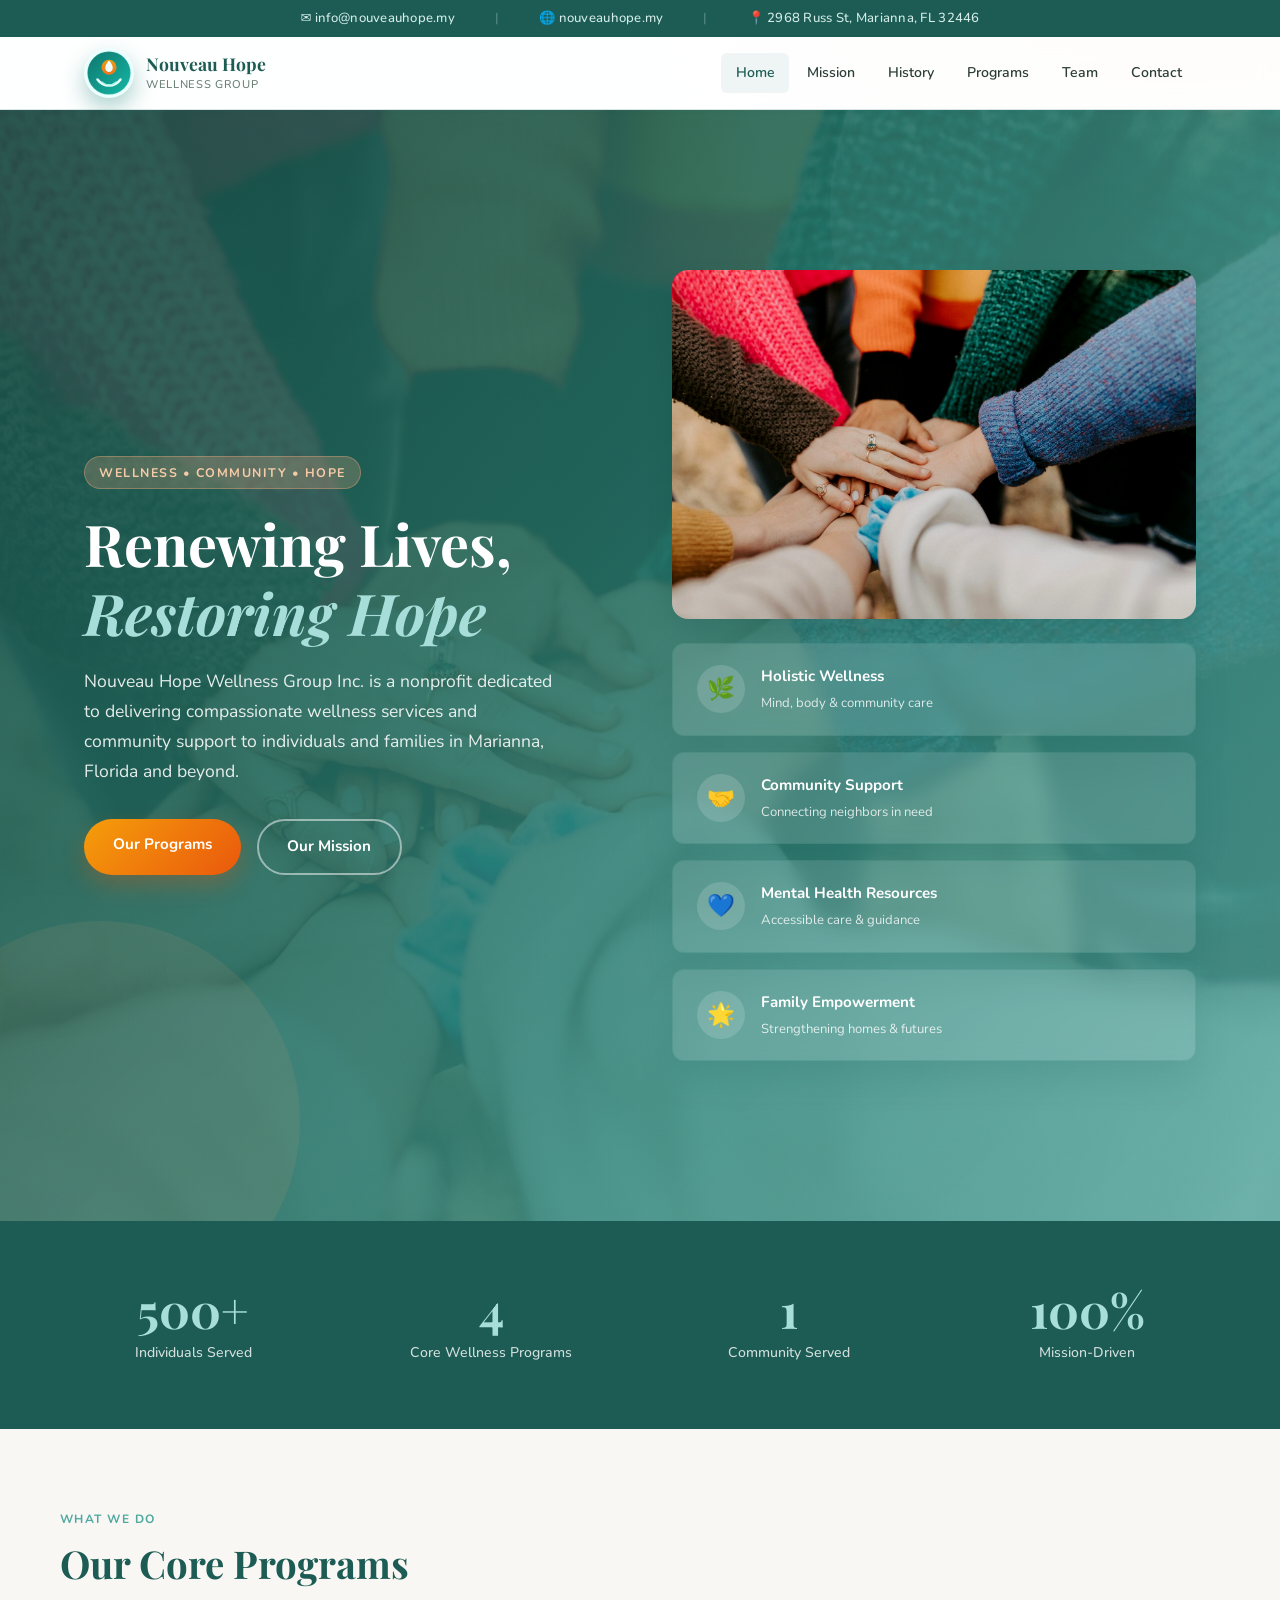
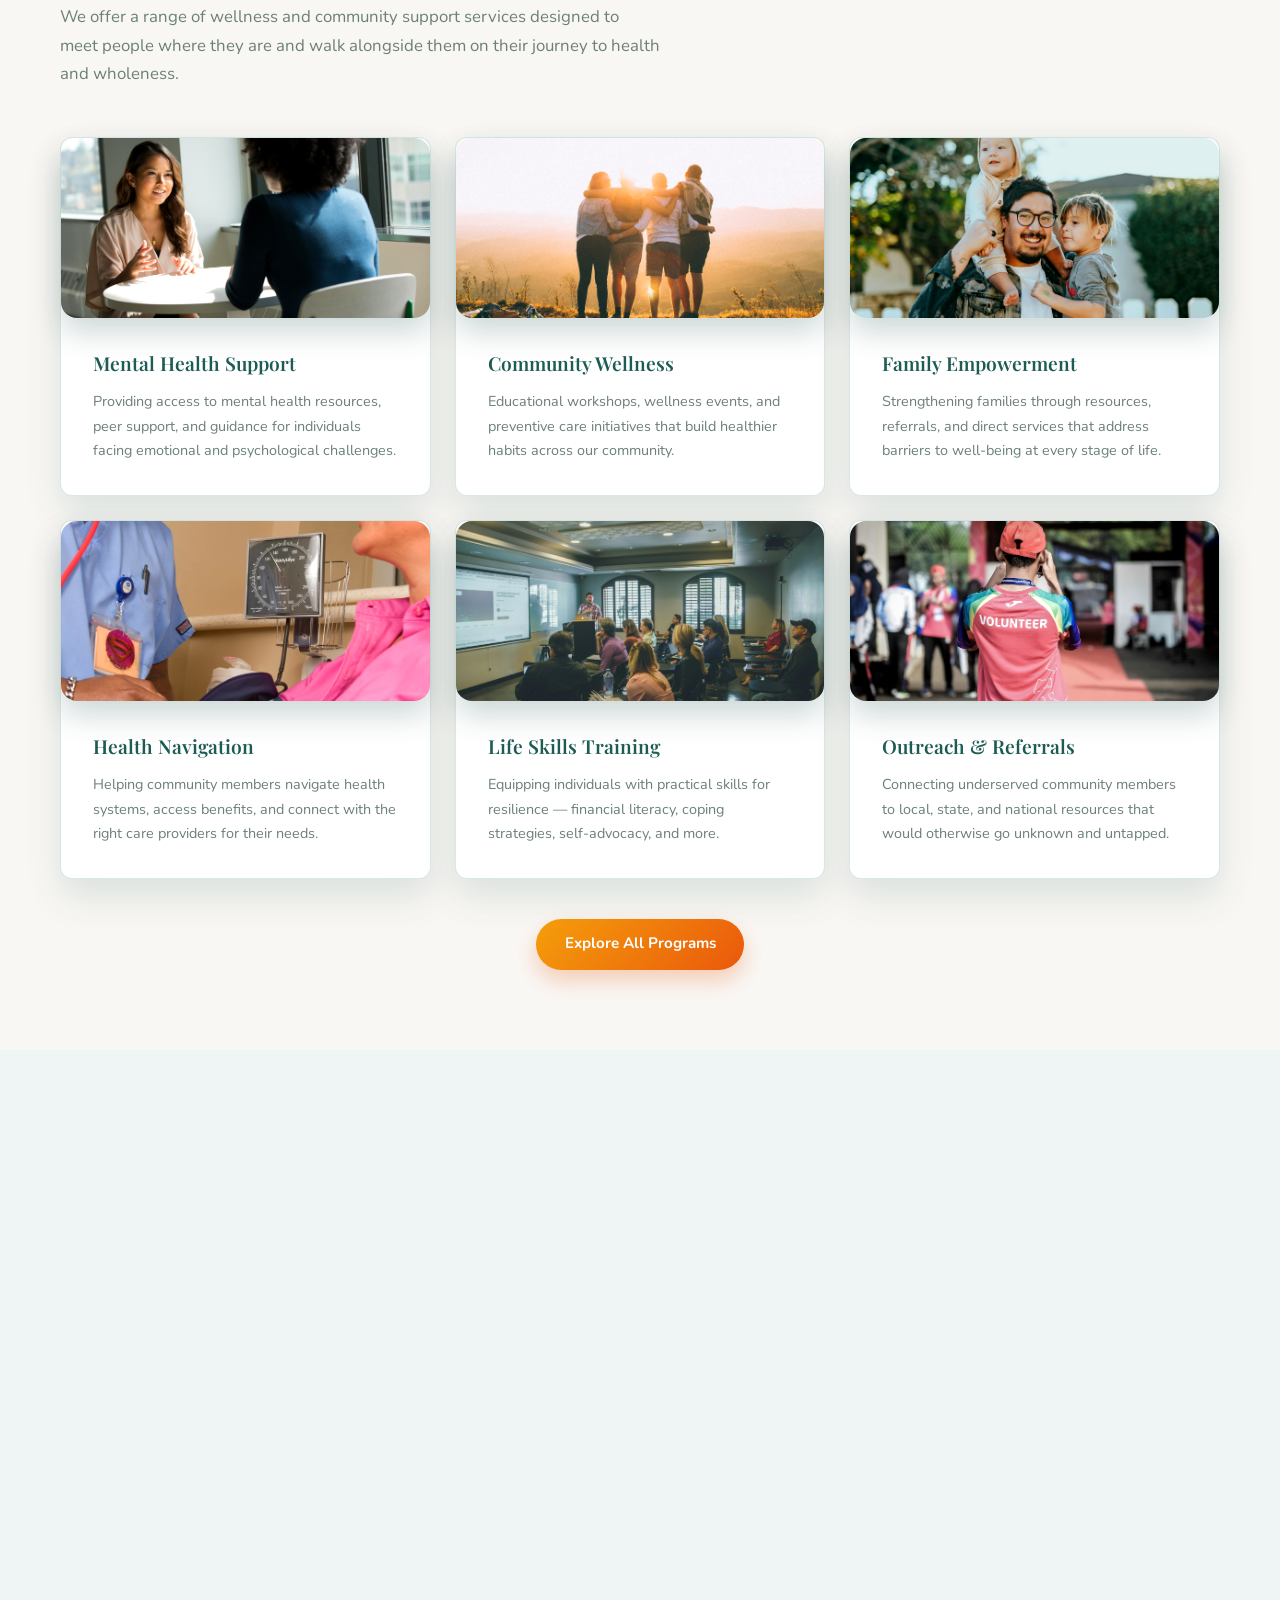
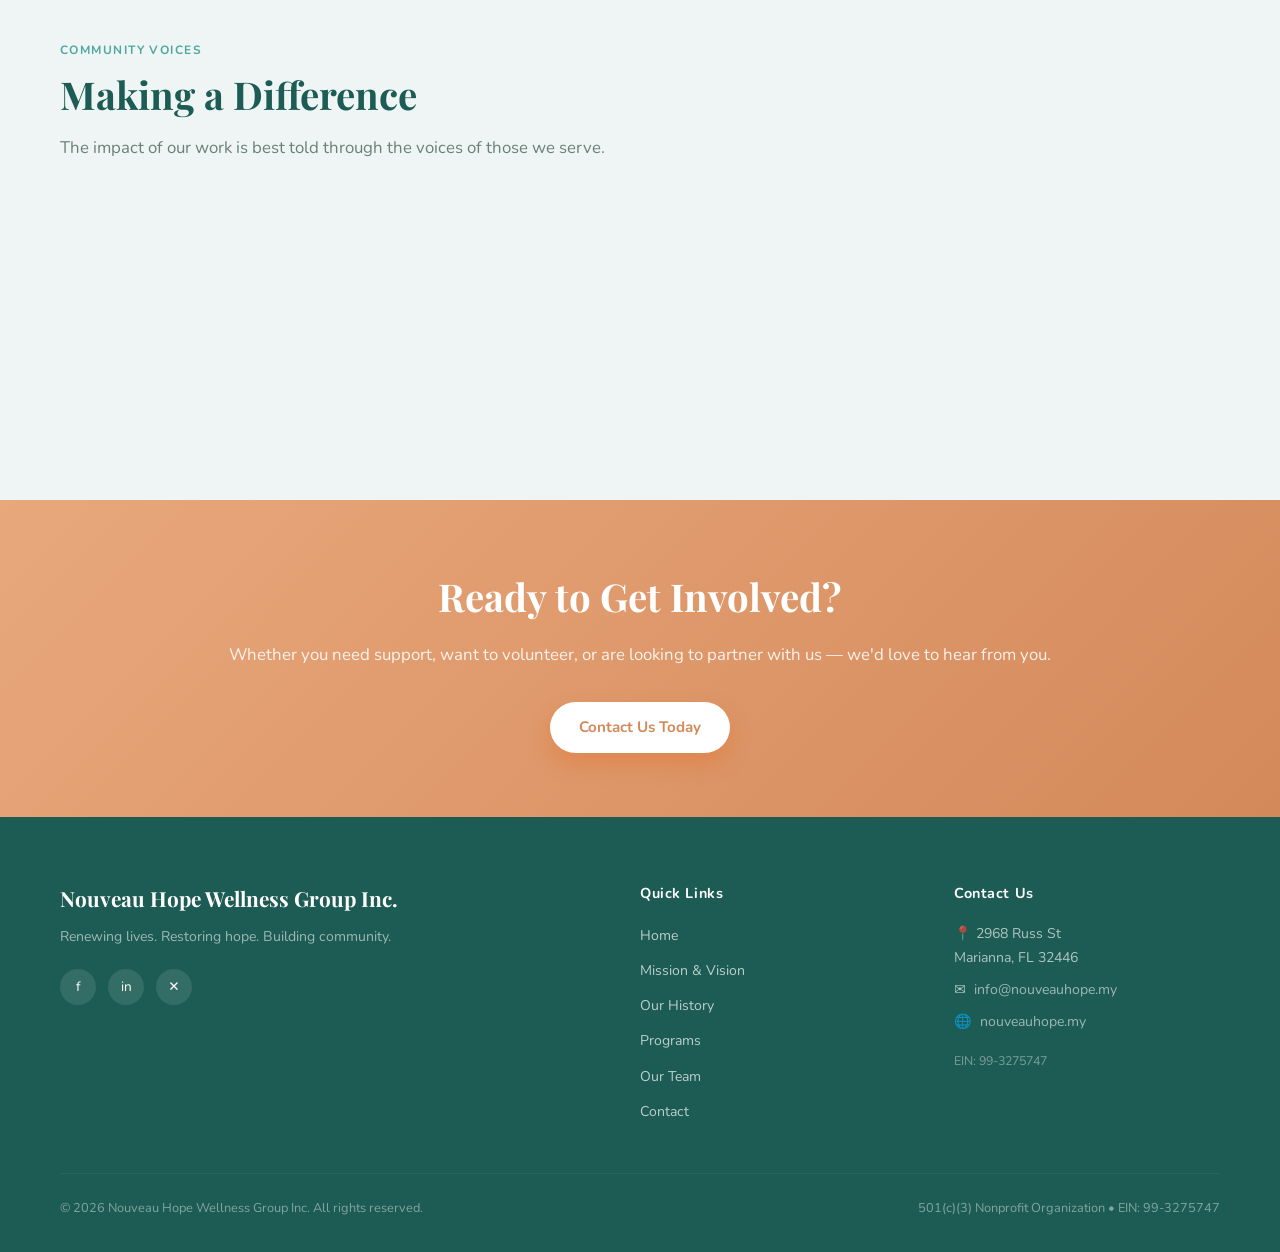
==== commit 5a55c8a7: "Refresh site style, replace logo, and localize images" ====
--- a/index.html
+++ b/index.html
@@ -162,7 +162,7 @@
       display: flex;
       align-items: center;
       overflow: hidden;
-      background: linear-gradient(135deg, rgba(29,92,84,0.88) 0%, rgba(42,123,111,0.85) 40%, rgba(61,155,145,0.82) 70%, rgba(78,168,160,0.8) 100%), url('https://images.unsplash.com/photo-1582213782179-e0d53f98f2ca?w=1600&q=80') center/cover no-repeat;
+      background: linear-gradient(135deg, rgba(29,92,84,0.88) 0%, rgba(42,123,111,0.85) 40%, rgba(61,155,145,0.82) 70%, rgba(78,168,160,0.8) 100%), url('assets/images/photo-1582213782179-e0d53f98f2ca.jpg') center/cover no-repeat;
     }
     .hero-shapes {
       position: absolute;
@@ -414,7 +414,7 @@
       content: '';
       position: absolute;
       inset: 0;
-      background: url('https://images.unsplash.com/photo-1529156069898-49953e39b3ac?w=1200&q=80') center/cover no-repeat;
+      background: url('assets/images/photo-1529156069898-49953e39b3ac.jpg') center/cover no-repeat;
       opacity: 0.08;
     }
     .mission-quote {
@@ -597,6 +597,7 @@
       .top-bar .divider { display: none; }
     }
   </style>
+  <link rel="stylesheet" href="assets/theme-refresh.css" />
 </head>
 <body>
 
@@ -653,7 +654,7 @@
         </div>
       </div>
       <div class="hero-visual">
-        <img class="hero-feature-img" src="https://images.unsplash.com/photo-1582213782179-e0d53f98f2ca?w=700&q=80" alt="Diverse group of community members joining hands" />
+        <img class="hero-feature-img" src="assets/images/photo-1582213782179-e0d53f98f2ca.jpg" alt="Diverse group of community members joining hands" />
         <div class="hero-card">
           <div class="hero-card-icon">🌿</div>
           <div>
@@ -716,32 +717,32 @@
       <p class="section-desc">We offer a range of wellness and community support services designed to meet people where they are and walk alongside them on their journey to health and wholeness.</p>
       <div class="programs-grid">
         <div class="program-card fade-in">
-          <img class="program-card-img" src="https://images.unsplash.com/photo-1573497620053-ea5300f94f21?w=600&q=80" alt="Counseling and mental health support session" loading="lazy" />
+          <img class="program-card-img" src="assets/images/photo-1573497620053-ea5300f94f21.jpg" alt="Counseling and mental health support session" loading="lazy" />
           <div class="program-title">Mental Health Support</div>
           <p class="program-desc">Providing access to mental health resources, peer support, and guidance for individuals facing emotional and psychological challenges.</p>
         </div>
         <div class="program-card fade-in">
-          <img class="program-card-img" src="https://images.unsplash.com/photo-1511632765486-a01980e01a18?w=600&q=80" alt="Community wellness group gathering outdoors" loading="lazy" />
+          <img class="program-card-img" src="assets/images/photo-1511632765486-a01980e01a18.jpg" alt="Community wellness group gathering outdoors" loading="lazy" />
           <div class="program-title">Community Wellness</div>
           <p class="program-desc">Educational workshops, wellness events, and preventive care initiatives that build healthier habits across our community.</p>
         </div>
         <div class="program-card fade-in">
-          <img class="program-card-img" src="https://images.unsplash.com/photo-1609220136736-443140cffec6?w=600&q=80" alt="Family walking together in a park" loading="lazy" />
+          <img class="program-card-img" src="assets/images/photo-1609220136736-443140cffec6.jpg" alt="Family walking together in a park" loading="lazy" />
           <div class="program-title">Family Empowerment</div>
           <p class="program-desc">Strengthening families through resources, referrals, and direct services that address barriers to well-being at every stage of life.</p>
         </div>
         <div class="program-card fade-in">
-          <img class="program-card-img" src="https://images.unsplash.com/photo-1631815588090-d4bfec5b1ccb?w=600&q=80" alt="Healthcare provider consulting with a patient" loading="lazy" />
+          <img class="program-card-img" src="assets/images/photo-1631815588090-d4bfec5b1ccb.jpg" alt="Healthcare provider consulting with a patient" loading="lazy" />
           <div class="program-title">Health Navigation</div>
           <p class="program-desc">Helping community members navigate health systems, access benefits, and connect with the right care providers for their needs.</p>
         </div>
         <div class="program-card fade-in">
-          <img class="program-card-img" src="https://images.unsplash.com/photo-1524178232363-1fb2b075b655?w=600&q=80" alt="Workshop and classroom training session" loading="lazy" />
+          <img class="program-card-img" src="assets/images/photo-1524178232363-1fb2b075b655.jpg" alt="Workshop and classroom training session" loading="lazy" />
           <div class="program-title">Life Skills Training</div>
           <p class="program-desc">Equipping individuals with practical skills for resilience — financial literacy, coping strategies, self-advocacy, and more.</p>
         </div>
         <div class="program-card fade-in">
-          <img class="program-card-img" src="https://images.unsplash.com/photo-1559027615-cd4628902d4a?w=600&q=80" alt="Community outreach volunteers helping neighbors" loading="lazy" />
+          <img class="program-card-img" src="assets/images/photo-1559027615-cd4628902d4a.jpg" alt="Community outreach volunteers helping neighbors" loading="lazy" />
           <div class="program-title">Outreach &amp; Referrals</div>
           <p class="program-desc">Connecting underserved community members to local, state, and national resources that would otherwise go unknown and untapped.</p>
         </div>
@@ -774,7 +775,7 @@
         <div class="testimonial-card fade-in">
           <p class="testimonial-text">"Nouveau Hope gave me more than resources — they gave me a reason to believe things could get better. The staff treated me with real dignity, and that made all the difference."</p>
           <div class="testimonial-author">
-            <div class="testimonial-avatar"><img src="https://images.unsplash.com/photo-1580489944761-15a19d654956?w=100&q=80" alt="Community member" loading="lazy" /></div>
+            <div class="testimonial-avatar"><img src="assets/images/photo-1580489944761-15a19d654956.jpg" alt="Community member" loading="lazy" /></div>
             <div>
               <div class="testimonial-name">Community Member</div>
               <div class="testimonial-role">Marianna, FL</div>
@@ -784,7 +785,7 @@
         <div class="testimonial-card fade-in">
           <p class="testimonial-text">"I didn't know where to turn. Nouveau Hope connected me to services I didn't even know existed and walked me through every step. I am so grateful they are in our community."</p>
           <div class="testimonial-author">
-            <div class="testimonial-avatar"><img src="https://images.unsplash.com/photo-1507003211169-0a1dd7228f2d?w=100&q=80" alt="Program participant" loading="lazy" /></div>
+            <div class="testimonial-avatar"><img src="assets/images/photo-1507003211169-0a1dd7228f2d.jpg" alt="Program participant" loading="lazy" /></div>
             <div>
               <div class="testimonial-name">Program Participant</div>
               <div class="testimonial-role">Jackson County, FL</div>
--- a/assets/theme-refresh.css
+++ b/assets/theme-refresh.css
@@ -0,0 +1,151 @@
+:root {
+  --refresh-bg: radial-gradient(1200px 500px at 8% -12%, rgba(45, 164, 148, 0.18), transparent 60%),
+    radial-gradient(1000px 500px at 92% 0%, rgba(249, 115, 22, 0.12), transparent 58%),
+    linear-gradient(180deg, #f6fbfa 0%, #fdfbf8 60%, #f3f7f6 100%);
+  --refresh-card-shadow: 0 18px 36px rgba(12, 73, 65, 0.12);
+  --refresh-card-border: rgba(19, 112, 102, 0.16);
+}
+
+body {
+  background: var(--refresh-bg);
+  color: #183730;
+}
+
+.navbar {
+  background: rgba(255, 255, 255, 0.88);
+  backdrop-filter: blur(12px);
+  border-bottom: 1px solid rgba(16, 94, 86, 0.15);
+}
+
+.nav-logo {
+  width: 50px;
+  height: 50px;
+  border-radius: 50%;
+  background: #e6fffb url('images/logo-nouveau-hope.svg') center/cover no-repeat;
+  box-shadow: 0 10px 22px rgba(20, 124, 111, 0.35);
+  border: 2px solid rgba(236, 254, 255, 0.95);
+}
+
+.nav-logo svg {
+  display: none;
+}
+
+.hero,
+.page-hero {
+  position: relative;
+}
+
+.hero::after,
+.page-hero::after {
+  content: '';
+  position: absolute;
+  inset: 0;
+  background: linear-gradient(110deg, rgba(10, 57, 51, 0.28) 0%, rgba(10, 57, 51, 0.12) 50%, rgba(255, 255, 255, 0.05) 100%);
+  pointer-events: none;
+}
+
+.hero-content,
+.page-hero > * {
+  position: relative;
+  z-index: 1;
+}
+
+.hero-card,
+.value-card,
+.vision-block,
+.program-card,
+.team-card,
+.leader-card,
+.contact-info-card,
+.contact-form-card,
+.join-card,
+.connect-card,
+.approach-card,
+.hours-card,
+.testimonial-card,
+.commitment-item,
+.mission-statement,
+.founding-visual,
+.founding-text {
+  border: 1px solid var(--refresh-card-border);
+  box-shadow: var(--refresh-card-shadow);
+}
+
+img,
+.vision-img,
+.founding-img,
+.team-avatar,
+.leader-avatar,
+.testimonial-avatar,
+.program-image,
+.program-card-img,
+.hero-feature-img {
+  border-radius: 16px;
+  box-shadow: 0 14px 30px rgba(9, 62, 55, 0.2);
+  transition: transform 0.35s ease, box-shadow 0.35s ease, filter 0.35s ease;
+  filter: saturate(1.08) contrast(1.04);
+}
+
+img:hover,
+.vision-img:hover,
+.founding-img:hover,
+.team-avatar:hover,
+.leader-avatar:hover,
+.testimonial-avatar:hover,
+.program-image:hover,
+.program-card-img:hover,
+.hero-feature-img:hover {
+  transform: translateY(-4px) scale(1.01);
+  box-shadow: 0 18px 36px rgba(9, 62, 55, 0.26);
+  filter: saturate(1.14) contrast(1.08);
+}
+
+.btn {
+  border-radius: 999px;
+}
+
+.btn-primary,
+.btn-secondary,
+.form-submit {
+  background-image: linear-gradient(135deg, #f59e0b, #ea580c);
+  border: none;
+  box-shadow: 0 10px 22px rgba(234, 88, 12, 0.28);
+}
+
+.btn-primary:hover,
+.btn-secondary:hover,
+.form-submit:hover {
+  box-shadow: 0 14px 28px rgba(234, 88, 12, 0.35);
+}
+
+.nav-links a,
+.footer-links a {
+  transition: transform 0.2s ease, color 0.2s ease, background 0.2s ease;
+}
+
+.nav-links a:hover {
+  transform: translateY(-1px);
+}
+
+.fade-in {
+  transition: opacity 0.7s ease, transform 0.7s ease;
+}
+
+@media (max-width: 768px) {
+  .nav-logo {
+    width: 44px;
+    height: 44px;
+  }
+
+  img,
+  .vision-img,
+  .founding-img,
+  .team-avatar,
+  .leader-avatar,
+  .testimonial-avatar,
+  .program-image,
+  .program-card-img,
+  .hero-feature-img {
+    border-radius: 12px;
+  }
+}
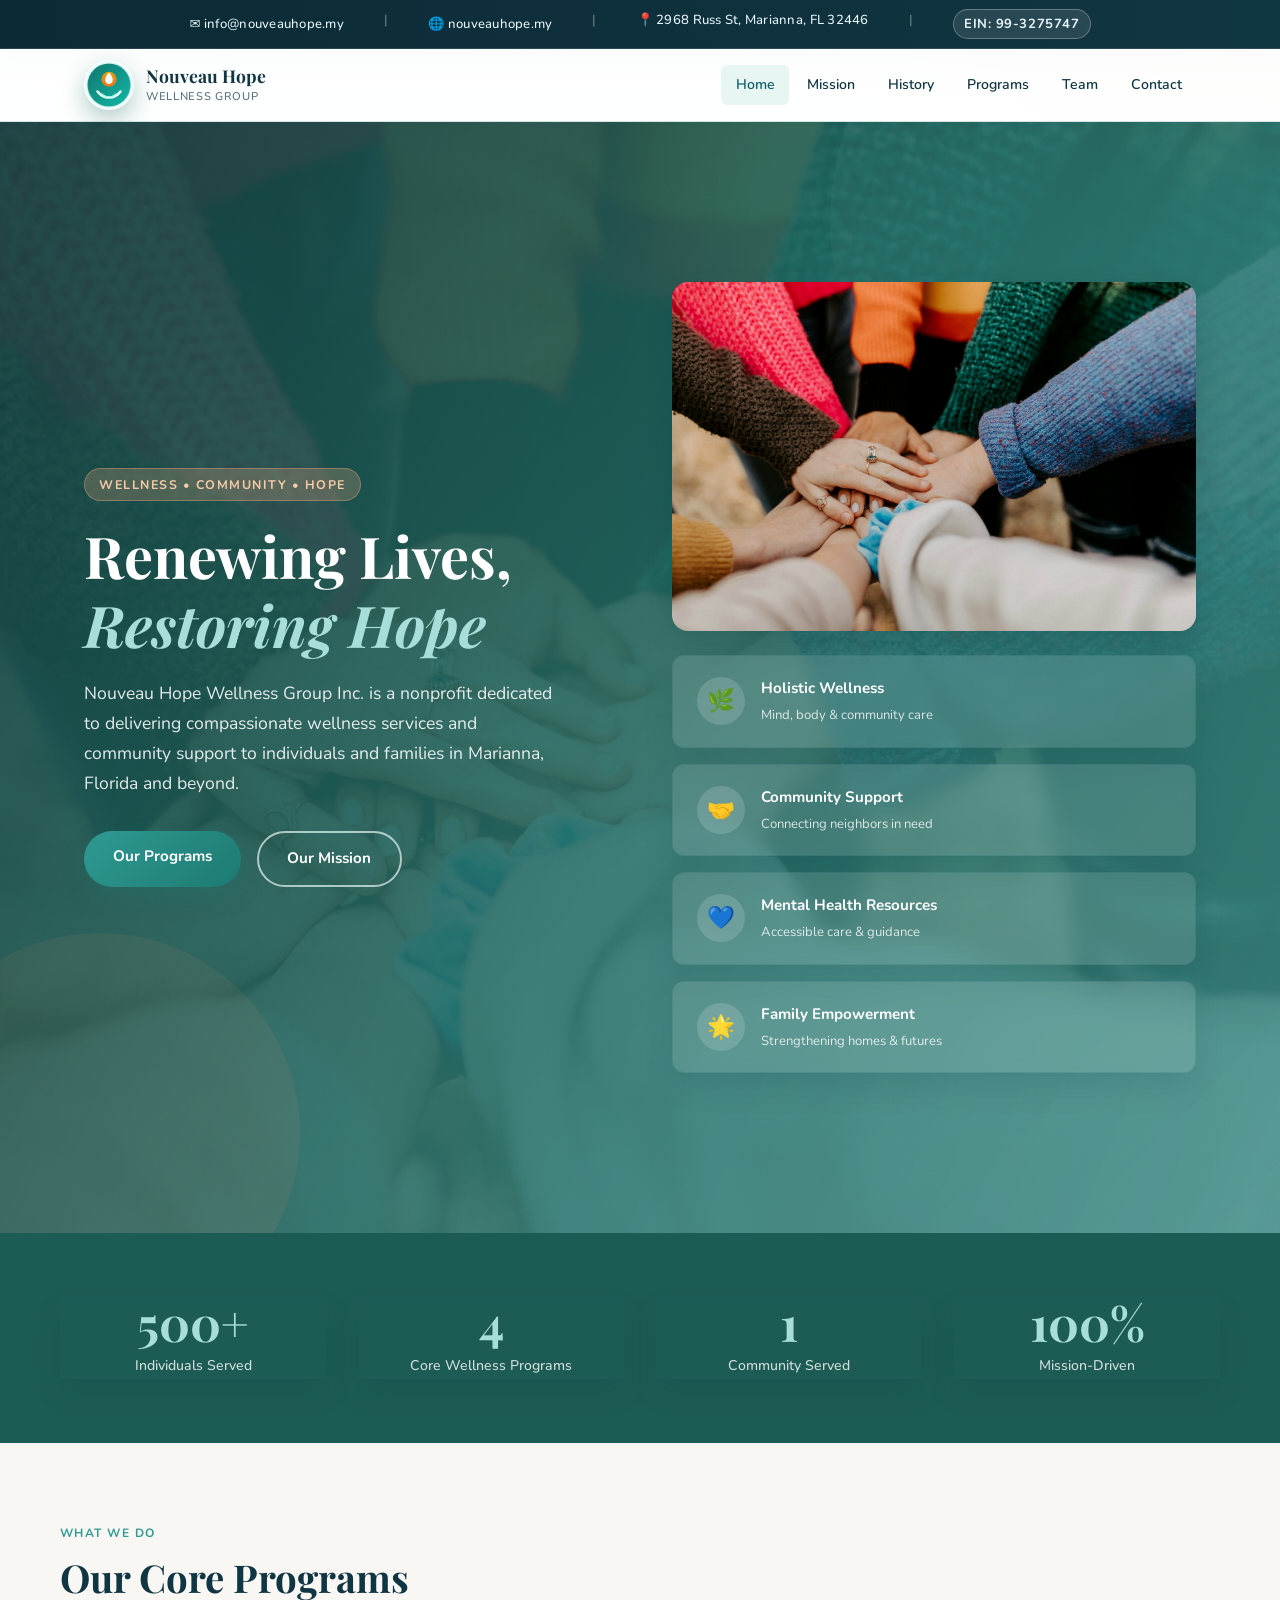
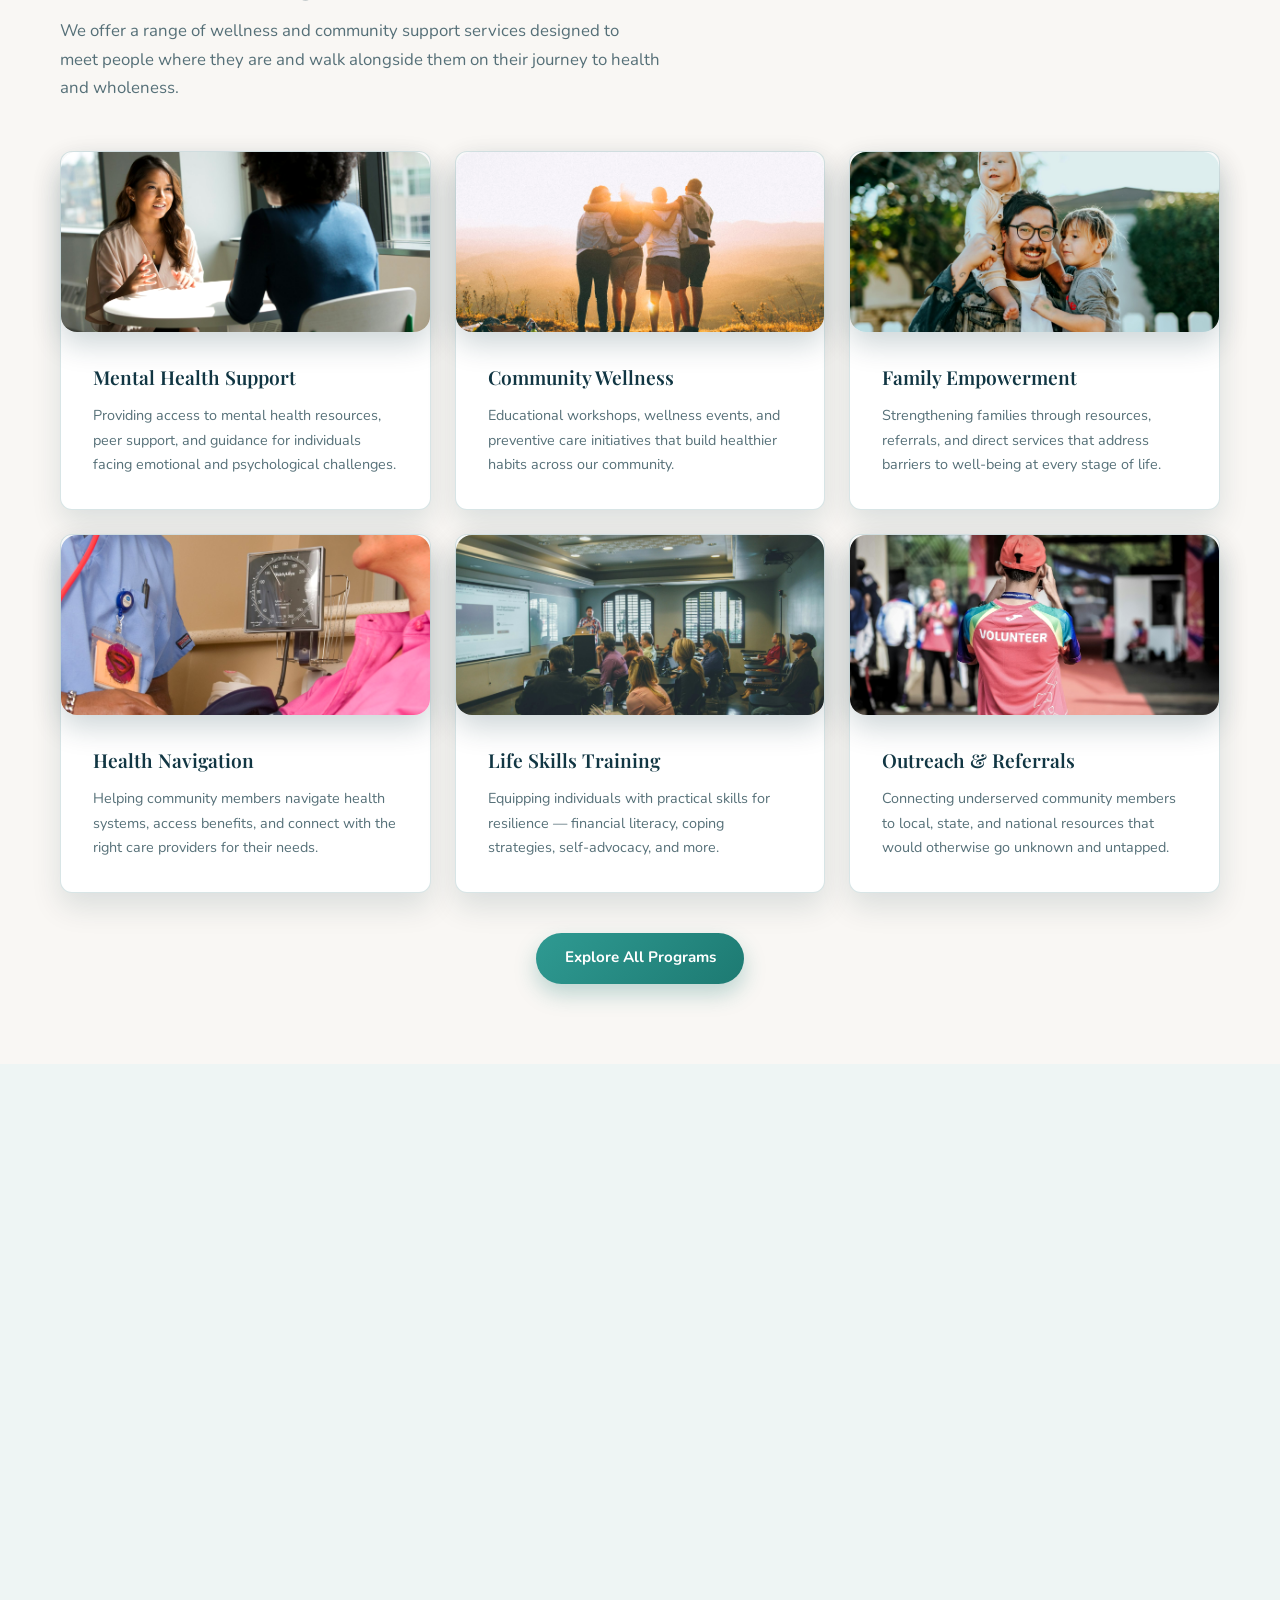
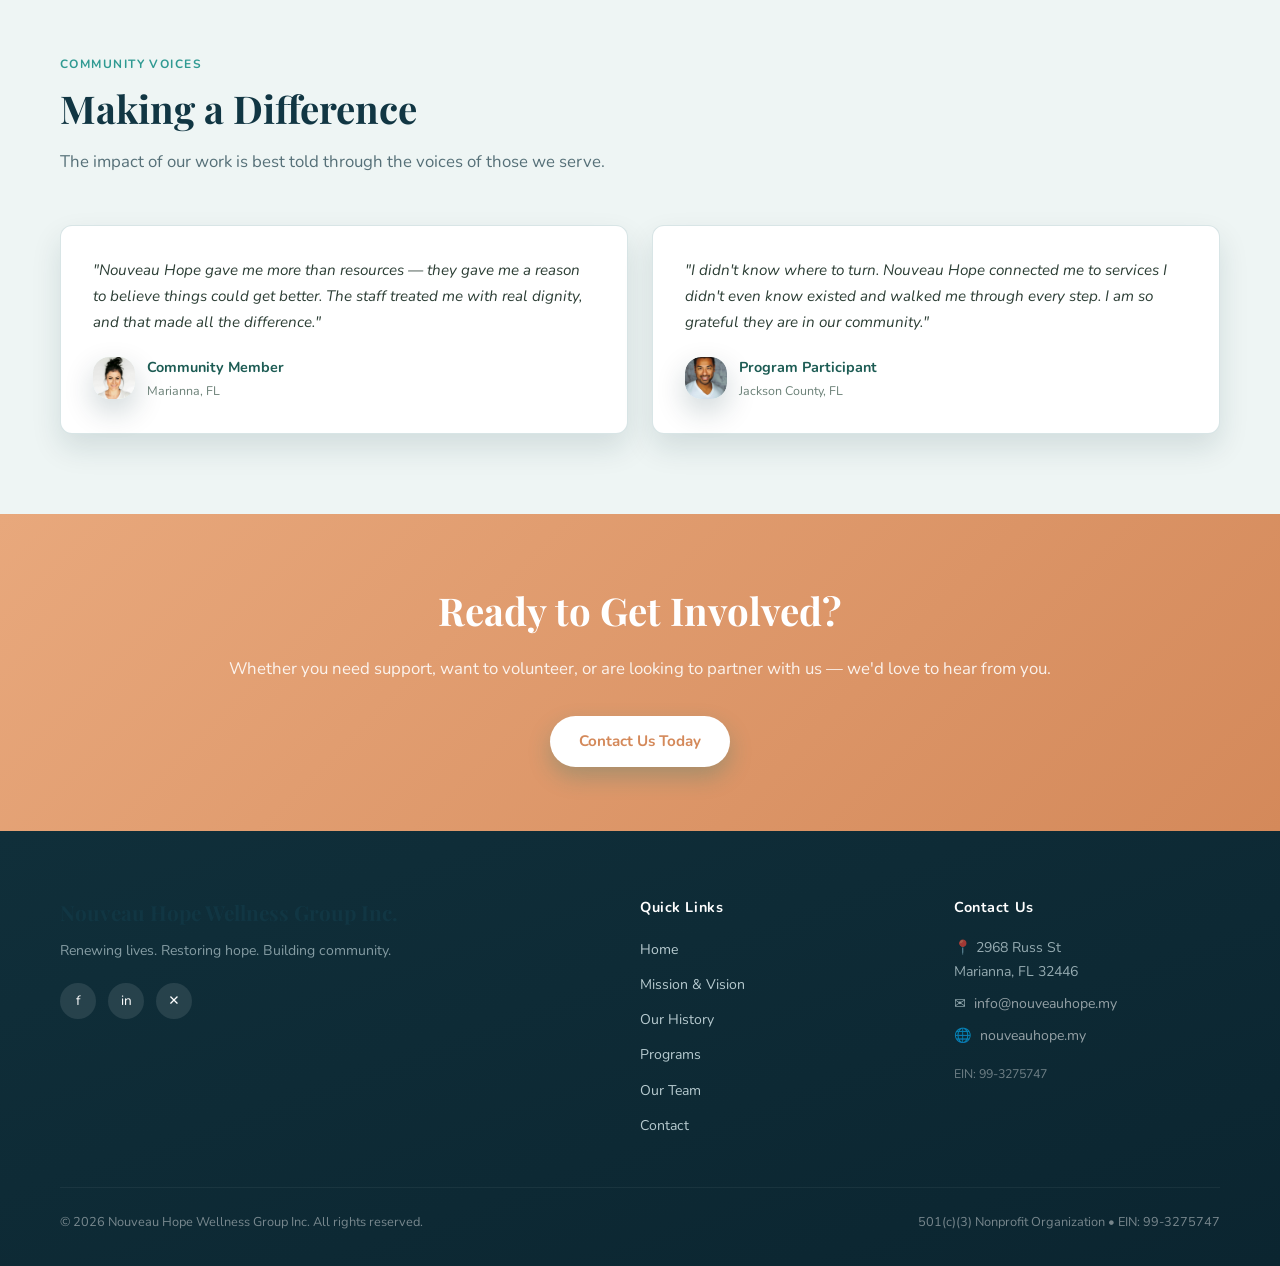
==== commit c44ef5b5: "Add EIN to top bar and retheme site for nonprofit branding" ====
--- a/index.html
+++ b/index.html
@@ -608,6 +608,8 @@
     <a href="https://nouveauhope.my" target="_blank" rel="noopener">🌐 nouveauhope.my</a>
     <span class="divider">|</span>
     <span>📍 2968 Russ St, Marianna, FL 32446</span>
+    <span class="divider">|</span>
+    <span class="top-ein">EIN: 99-3275747</span>
   </div>
 
   <!-- NAVIGATION -->
--- a/assets/theme-refresh.css
+++ b/assets/theme-refresh.css
@@ -1,33 +1,88 @@
 :root {
-  --refresh-bg: radial-gradient(1200px 500px at 8% -12%, rgba(45, 164, 148, 0.18), transparent 60%),
-    radial-gradient(1000px 500px at 92% 0%, rgba(249, 115, 22, 0.12), transparent 58%),
-    linear-gradient(180deg, #f6fbfa 0%, #fdfbf8 60%, #f3f7f6 100%);
-  --refresh-card-shadow: 0 18px 36px rgba(12, 73, 65, 0.12);
-  --refresh-card-border: rgba(19, 112, 102, 0.16);
+  --org-navy: #113643;
+  --org-navy-deep: #0b2a35;
+  --org-teal: #1d7a72;
+  --org-teal-soft: #2f9a92;
+  --org-mint: #eaf6f3;
+  --org-sand: #fbf8f2;
+  --org-gold: #c58c2e;
+  --org-text: #1e3a3f;
+  --org-muted: #567078;
+  --org-card-border: rgba(17, 94, 102, 0.16);
+  --org-card-shadow: 0 14px 30px rgba(12, 48, 56, 0.12);
+  --org-ring: rgba(47, 154, 146, 0.28);
 }
 
 body {
-  background: var(--refresh-bg);
-  color: #183730;
+  background:
+    radial-gradient(900px 400px at 8% -14%, rgba(38, 153, 142, 0.18), transparent 62%),
+    radial-gradient(860px 420px at 100% 0%, rgba(197, 140, 46, 0.1), transparent 64%),
+    linear-gradient(180deg, #f5fbfa 0%, var(--org-sand) 62%, #f2f8f7 100%);
+  color: var(--org-text);
+}
+
+.top-bar {
+  background: linear-gradient(90deg, var(--org-navy-deep), var(--org-navy));
+  border-bottom: 1px solid rgba(255, 255, 255, 0.12);
+  box-shadow: 0 10px 24px rgba(11, 42, 53, 0.22);
+  padding-top: 0.55rem;
+  padding-bottom: 0.55rem;
+}
+
+.top-bar a,
+.top-bar span {
+  color: #e7f4f8;
+}
+
+.top-bar .divider {
+  opacity: 0.4;
+}
+
+.top-ein {
+  background: rgba(255, 255, 255, 0.1);
+  border: 1px solid rgba(255, 255, 255, 0.28);
+  border-radius: 999px;
+  padding: 0.18rem 0.65rem;
+  font-weight: 700;
+  letter-spacing: 0.04em;
+  color: #fff;
 }
 
 .navbar {
-  background: rgba(255, 255, 255, 0.88);
+  background: rgba(255, 255, 255, 0.9);
   backdrop-filter: blur(12px);
-  border-bottom: 1px solid rgba(16, 94, 86, 0.15);
+  border-bottom: 1px solid rgba(17, 94, 102, 0.16);
 }
 
 .nav-logo {
   width: 50px;
   height: 50px;
   border-radius: 50%;
-  background: #e6fffb url('images/logo-nouveau-hope.svg') center/cover no-repeat;
-  box-shadow: 0 10px 22px rgba(20, 124, 111, 0.35);
-  border: 2px solid rgba(236, 254, 255, 0.95);
+  background: #dff7f4 url('images/logo-nouveau-hope.svg') center/cover no-repeat;
+  border: 2px solid #f2fffd;
+  box-shadow: 0 10px 24px rgba(16, 96, 87, 0.32);
 }
 
 .nav-logo svg {
   display: none;
+}
+
+.nav-brand-name {
+  color: var(--org-navy);
+}
+
+.nav-brand-sub {
+  color: var(--org-muted);
+}
+
+.nav-links a {
+  color: var(--org-navy);
+}
+
+.nav-links a:hover,
+.nav-links a.active {
+  background: #e8f6f3;
+  color: #0f5f67;
 }
 
 .hero,
@@ -40,7 +95,9 @@
   content: '';
   position: absolute;
   inset: 0;
-  background: linear-gradient(110deg, rgba(10, 57, 51, 0.28) 0%, rgba(10, 57, 51, 0.12) 50%, rgba(255, 255, 255, 0.05) 100%);
+  background:
+    linear-gradient(112deg, rgba(8, 39, 47, 0.46) 0%, rgba(8, 39, 47, 0.24) 46%, rgba(8, 39, 47, 0.14) 100%),
+    radial-gradient(760px 340px at 85% 12%, rgba(37, 179, 165, 0.16), transparent 58%);
   pointer-events: none;
 }
 
@@ -48,6 +105,44 @@
 .page-hero > * {
   position: relative;
   z-index: 1;
+}
+
+.section-label,
+.page-hero-label {
+  color: var(--org-teal-soft);
+}
+
+.section-title,
+.page-hero h1,
+.footer-brand-name,
+.mission-quote,
+.value-name,
+.timeline-title,
+.program-title,
+.team-name,
+.leader-name,
+.connect-title,
+.join-title,
+.approach-title,
+.contact-info-title,
+.form-title {
+  color: var(--org-navy);
+}
+
+.section-desc,
+.program-desc,
+.team-bio,
+.leader-bio,
+.connect-desc,
+.join-desc,
+.approach-desc,
+.mission-statement p,
+.contact-detail-value,
+.form-note,
+.footer-tagline,
+.footer-contact-item,
+.footer-links a {
+  color: var(--org-muted);
 }
 
 .hero-card,
@@ -66,9 +161,11 @@
 .commitment-item,
 .mission-statement,
 .founding-visual,
-.founding-text {
-  border: 1px solid var(--refresh-card-border);
-  box-shadow: var(--refresh-card-shadow);
+.founding-text,
+.timeline-content,
+.stat-item {
+  border: 1px solid var(--org-card-border);
+  box-shadow: var(--org-card-shadow);
 }
 
 img,
@@ -81,9 +178,9 @@
 .program-card-img,
 .hero-feature-img {
   border-radius: 16px;
-  box-shadow: 0 14px 30px rgba(9, 62, 55, 0.2);
-  transition: transform 0.35s ease, box-shadow 0.35s ease, filter 0.35s ease;
-  filter: saturate(1.08) contrast(1.04);
+  box-shadow: 0 12px 30px rgba(7, 46, 54, 0.2);
+  transition: transform 0.32s ease, box-shadow 0.32s ease, filter 0.32s ease;
+  filter: saturate(1.06) contrast(1.03);
 }
 
 img:hover,
@@ -95,9 +192,8 @@
 .program-image:hover,
 .program-card-img:hover,
 .hero-feature-img:hover {
-  transform: translateY(-4px) scale(1.01);
-  box-shadow: 0 18px 36px rgba(9, 62, 55, 0.26);
-  filter: saturate(1.14) contrast(1.08);
+  transform: translateY(-4px);
+  box-shadow: 0 18px 36px rgba(7, 46, 54, 0.24);
 }
 
 .btn {
@@ -107,34 +203,68 @@
 .btn-primary,
 .btn-secondary,
 .form-submit {
-  background-image: linear-gradient(135deg, #f59e0b, #ea580c);
+  background-image: linear-gradient(135deg, var(--org-teal-soft), var(--org-teal));
   border: none;
-  box-shadow: 0 10px 22px rgba(234, 88, 12, 0.28);
+  box-shadow: 0 10px 22px rgba(30, 122, 114, 0.28);
 }
 
 .btn-primary:hover,
 .btn-secondary:hover,
 .form-submit:hover {
-  box-shadow: 0 14px 28px rgba(234, 88, 12, 0.35);
+  box-shadow: 0 14px 30px rgba(30, 122, 114, 0.36);
+}
+
+.btn-outline {
+  border-color: rgba(234, 251, 247, 0.68);
 }
 
 .nav-links a,
-.footer-links a {
-  transition: transform 0.2s ease, color 0.2s ease, background 0.2s ease;
-}
-
-.nav-links a:hover {
-  transform: translateY(-1px);
+.footer-links a,
+.footer-social,
+.top-bar a {
+  transition: color 0.2s ease, background 0.2s ease, transform 0.2s ease;
+}
+
+.top-bar a:hover,
+.footer-links a:hover {
+  color: #ffffff;
+}
+
+.footer-social:hover {
+  transform: translateY(-2px);
 }
 
 .fade-in {
-  transition: opacity 0.7s ease, transform 0.7s ease;
+  transition: opacity 0.72s ease, transform 0.72s ease;
+}
+
+footer {
+  background: linear-gradient(160deg, #102f3a 0%, #0b2530 100%);
+}
+
+footer .footer-links a,
+footer .footer-contact-item,
+footer .footer-tagline {
+  color: rgba(225, 242, 246, 0.8);
+}
+
+footer .footer-links a:hover {
+  color: #ffffff;
 }
 
 @media (max-width: 768px) {
   .nav-logo {
     width: 44px;
     height: 44px;
+  }
+
+  .top-bar {
+    gap: 0.7rem;
+  }
+
+  .top-ein {
+    padding: 0.12rem 0.55rem;
+    font-size: 0.74rem;
   }
 
   img,
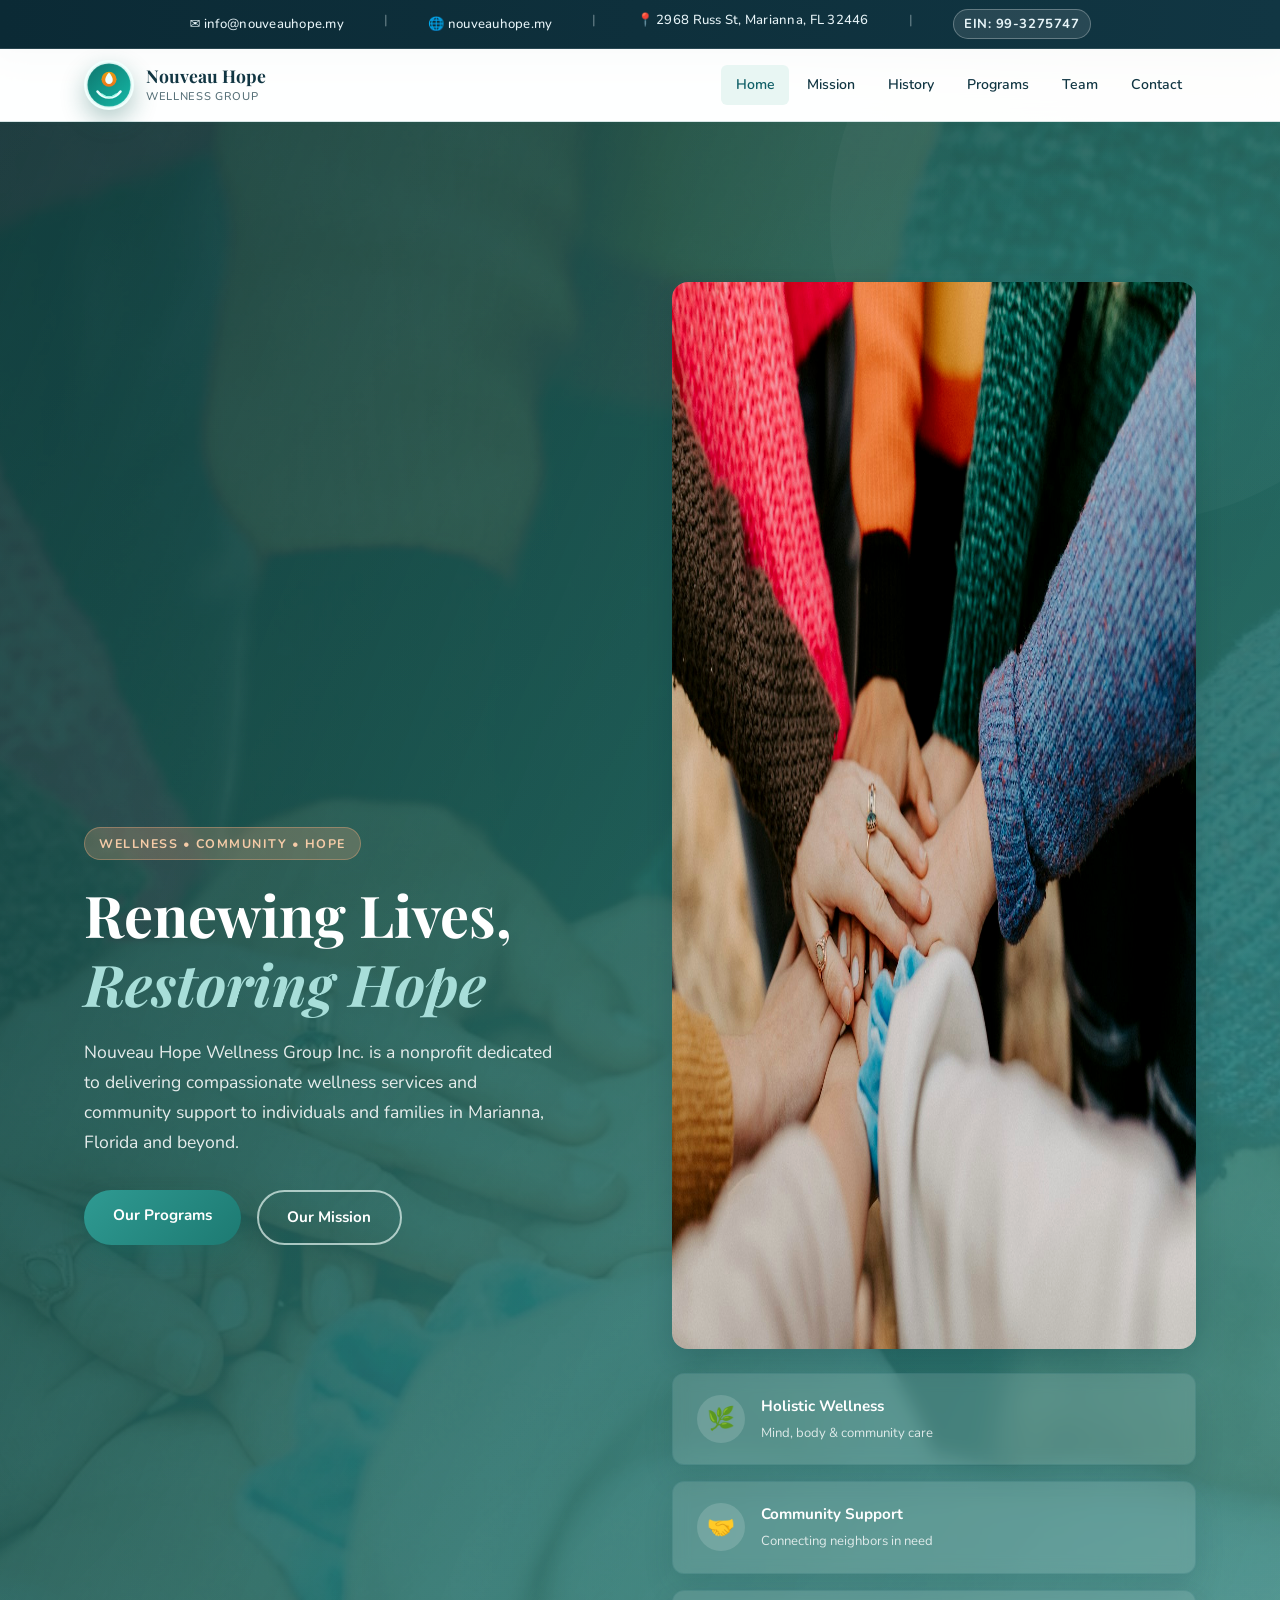
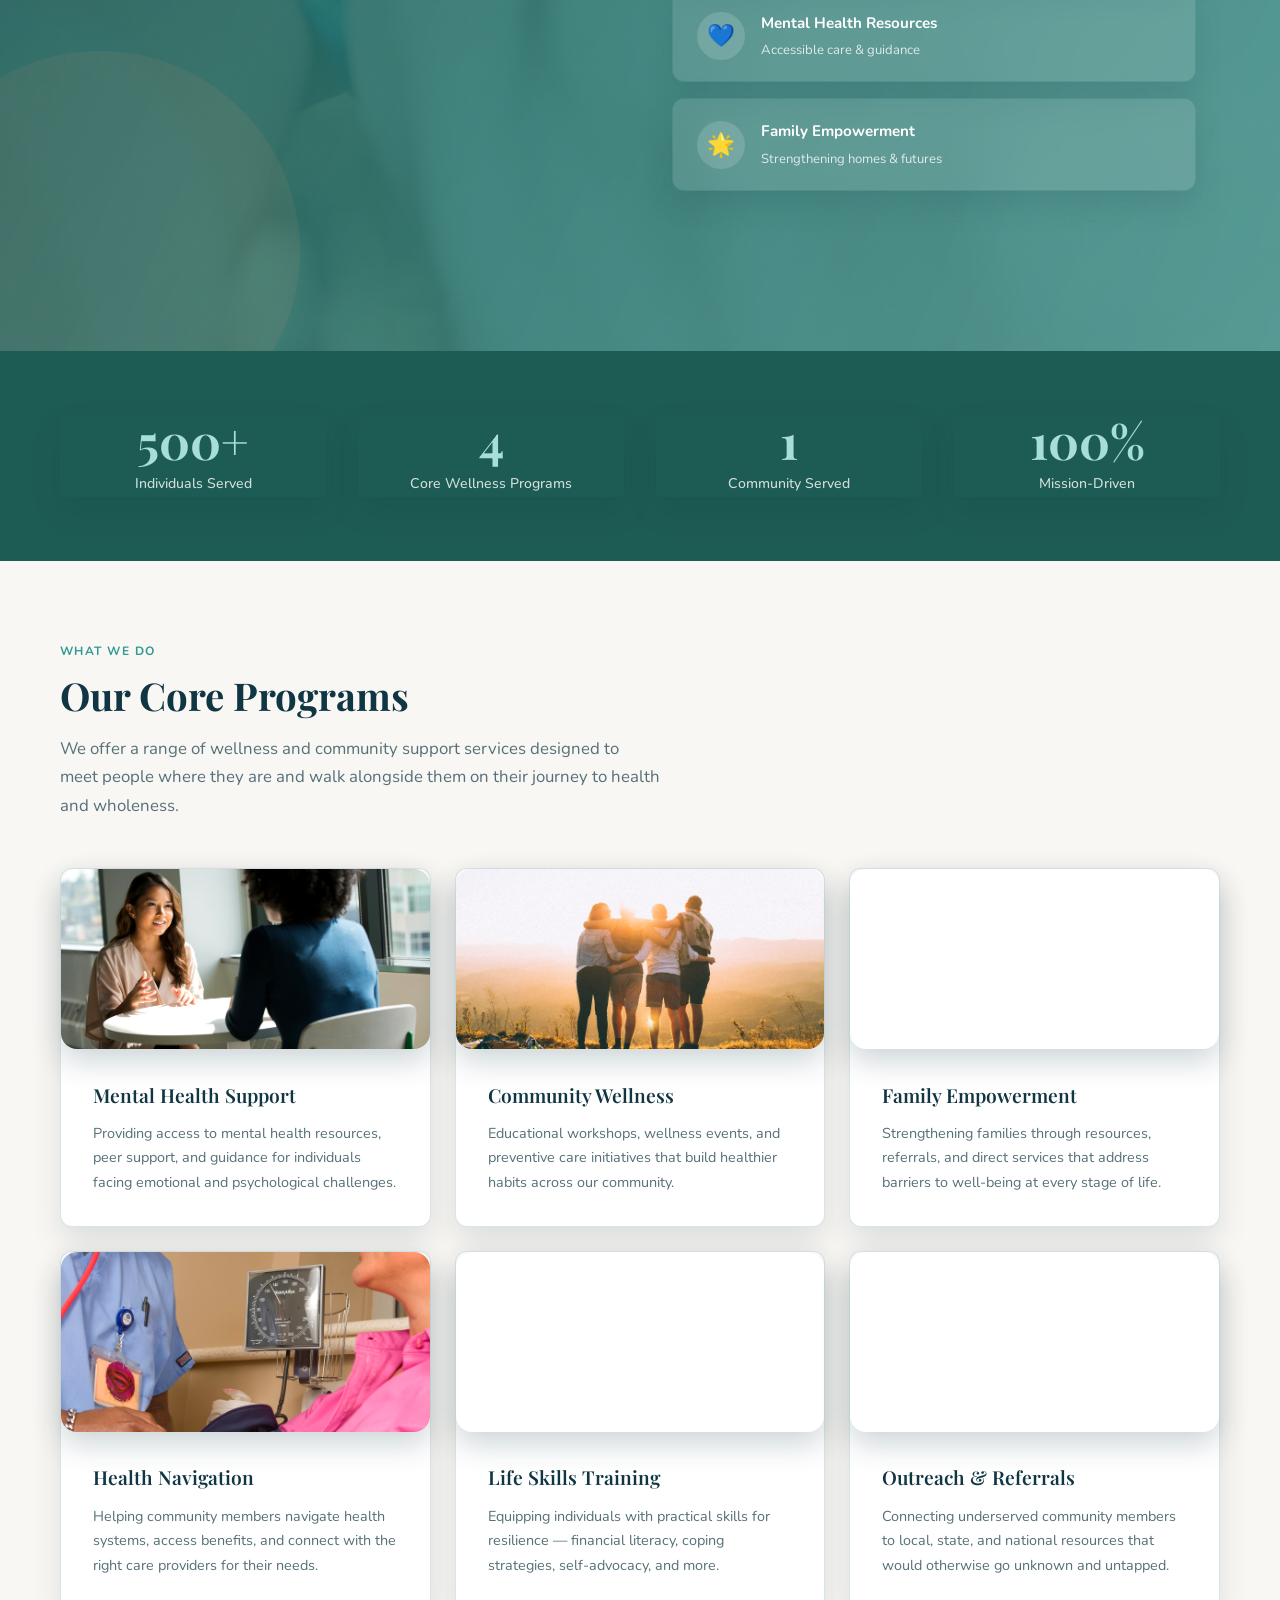
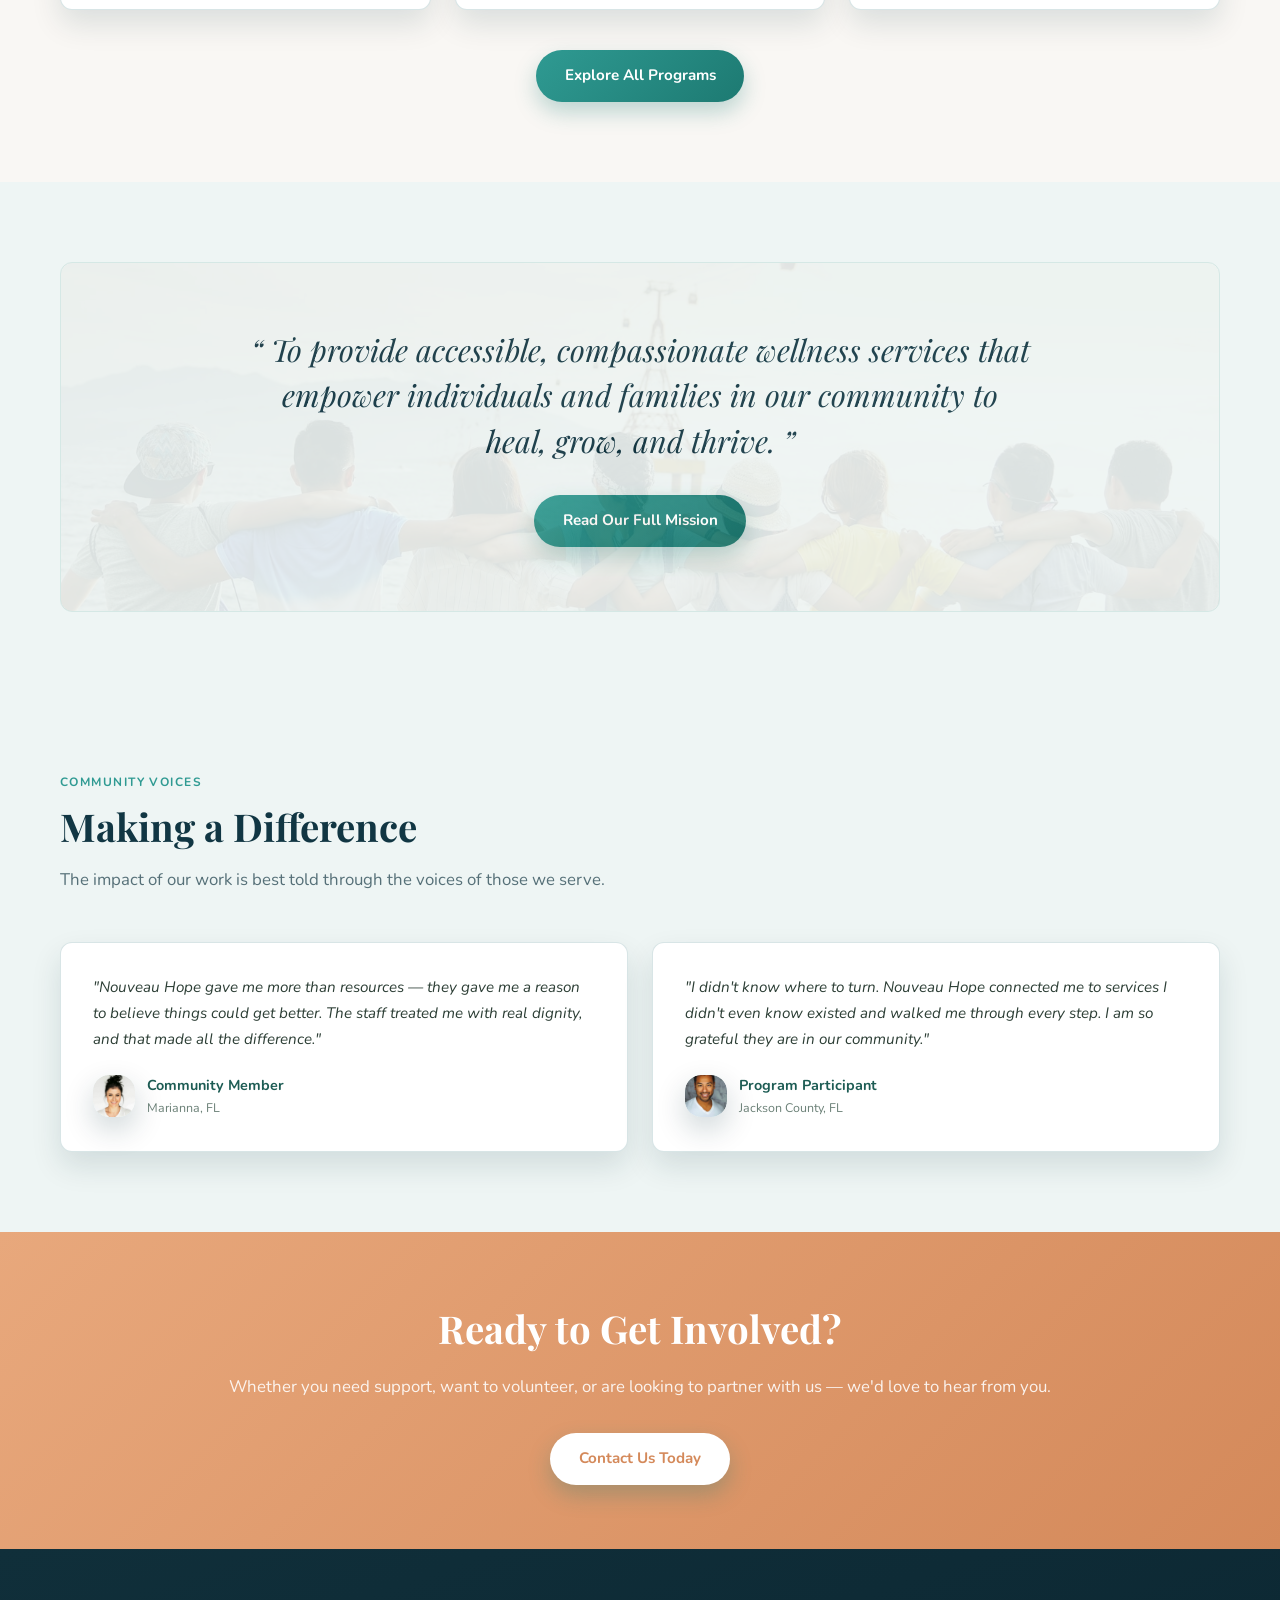
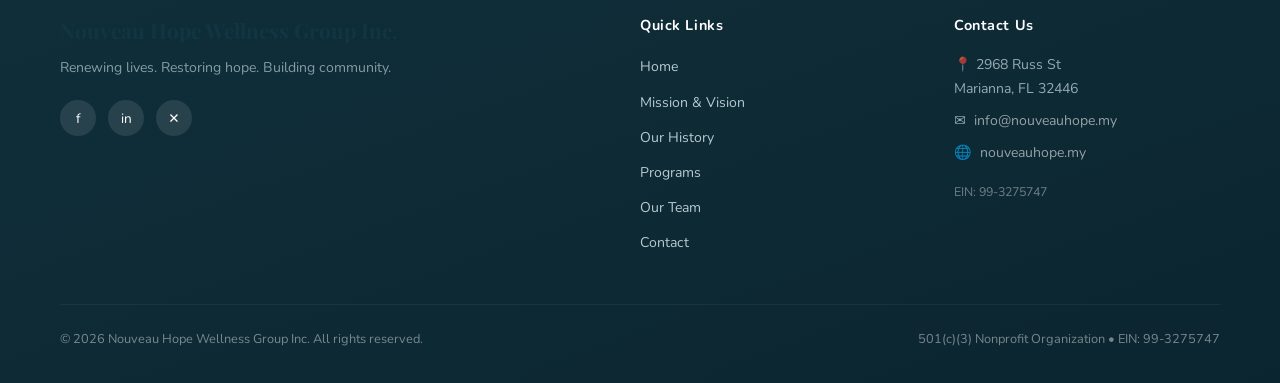
==== commit 1987abc4: "Fix links, accessibility, SEO metadata, and shared site script" ====
--- a/index.html
+++ b/index.html
@@ -4,6 +4,15 @@
   <meta charset="UTF-8" />
   <meta name="viewport" content="width=device-width, initial-scale=1.0" />
   <title>Nouveau Hope Wellness Group Inc</title>
+  <meta name="description" content="Nouveau Hope Wellness Group Inc. delivers compassionate wellness services, family support, and community outreach in Marianna, Florida." />
+  <link rel="canonical" href="https://nouveauhope.my/" />
+  <meta property="og:type" content="website" />
+  <meta property="og:title" content="Nouveau Hope Wellness Group Inc" />
+  <meta property="og:description" content="Compassionate wellness services, community support, and hope-centered programs for individuals and families." />
+  <meta property="og:url" content="https://nouveauhope.my/" />
+  <meta property="og:image" content="https://nouveauhope.my/assets/images/photo-1582213782179-e0d53f98f2ca.jpg" />
+  <meta name="twitter:card" content="summary_large_image" />
+  <link rel="icon" href="assets/images/logo-nouveau-hope.svg" type="image/svg+xml" />
   <link rel="preconnect" href="https://fonts.googleapis.com" />
   <link rel="preconnect" href="https://fonts.gstatic.com" crossorigin />
   <link href="https://fonts.googleapis.com/css2?family=Playfair+Display:ital,wght@0,400;0,600;0,700;1,400&family=Nunito:wght@300;400;500;600;700&display=swap" rel="stylesheet" />
@@ -624,10 +633,10 @@
           <span class="nav-brand-sub">Wellness Group</span>
         </div>
       </a>
-      <button class="nav-toggle" onclick="document.querySelector('.nav-links').classList.toggle('open')" aria-label="Toggle menu">
+      <button class="nav-toggle" type="button" aria-label="Toggle menu" aria-expanded="false" aria-controls="primary-nav">
         <span></span><span></span><span></span>
       </button>
-      <ul class="nav-links">
+      <ul class="nav-links" id="primary-nav">
         <li><a href="index.html" class="active">Home</a></li>
         <li><a href="mission.html">Mission</a></li>
         <li><a href="history.html">History</a></li>
@@ -651,12 +660,12 @@
           Nouveau Hope Wellness Group Inc. is a nonprofit dedicated to delivering compassionate wellness services and community support to individuals and families in Marianna, Florida and beyond.
         </p>
         <div class="hero-ctas">
-          <a href="programs.html" class="btn btn-primary">Our Programs</a>
+          <a href="projects.html" class="btn btn-primary">Our Programs</a>
           <a href="mission.html" class="btn btn-outline">Our Mission</a>
         </div>
       </div>
       <div class="hero-visual">
-        <img class="hero-feature-img" src="assets/images/photo-1582213782179-e0d53f98f2ca.jpg" alt="Diverse group of community members joining hands" />
+        <img decoding="async" class="hero-feature-img" fetchpriority="high" src="assets/images/photo-1582213782179-e0d53f98f2ca.jpg" width="1600" height="1067" alt="Diverse group of community members joining hands" />
         <div class="hero-card">
           <div class="hero-card-icon">🌿</div>
           <div>
@@ -719,32 +728,32 @@
       <p class="section-desc">We offer a range of wellness and community support services designed to meet people where they are and walk alongside them on their journey to health and wholeness.</p>
       <div class="programs-grid">
         <div class="program-card fade-in">
-          <img class="program-card-img" src="assets/images/photo-1573497620053-ea5300f94f21.jpg" alt="Counseling and mental health support session" loading="lazy" />
+          <img decoding="async" class="program-card-img" src="assets/images/photo-1573497620053-ea5300f94f21.jpg" width="1600" height="1067" alt="Counseling and mental health support session" loading="lazy" />
           <div class="program-title">Mental Health Support</div>
           <p class="program-desc">Providing access to mental health resources, peer support, and guidance for individuals facing emotional and psychological challenges.</p>
         </div>
         <div class="program-card fade-in">
-          <img class="program-card-img" src="assets/images/photo-1511632765486-a01980e01a18.jpg" alt="Community wellness group gathering outdoors" loading="lazy" />
+          <img decoding="async" class="program-card-img" src="assets/images/photo-1511632765486-a01980e01a18.jpg" width="1600" height="1067" alt="Community wellness group gathering outdoors" loading="lazy" />
           <div class="program-title">Community Wellness</div>
           <p class="program-desc">Educational workshops, wellness events, and preventive care initiatives that build healthier habits across our community.</p>
         </div>
         <div class="program-card fade-in">
-          <img class="program-card-img" src="assets/images/photo-1609220136736-443140cffec6.jpg" alt="Family walking together in a park" loading="lazy" />
+          <img decoding="async" class="program-card-img" src="assets/images/photo-1609220136736-443140cffec6.jpg" width="1600" height="1067" alt="Family walking together in a park" loading="lazy" />
           <div class="program-title">Family Empowerment</div>
           <p class="program-desc">Strengthening families through resources, referrals, and direct services that address barriers to well-being at every stage of life.</p>
         </div>
         <div class="program-card fade-in">
-          <img class="program-card-img" src="assets/images/photo-1631815588090-d4bfec5b1ccb.jpg" alt="Healthcare provider consulting with a patient" loading="lazy" />
+          <img decoding="async" class="program-card-img" src="assets/images/photo-1631815588090-d4bfec5b1ccb.jpg" width="1600" height="2408" alt="Healthcare provider consulting with a patient" loading="lazy" />
           <div class="program-title">Health Navigation</div>
           <p class="program-desc">Helping community members navigate health systems, access benefits, and connect with the right care providers for their needs.</p>
         </div>
         <div class="program-card fade-in">
-          <img class="program-card-img" src="assets/images/photo-1524178232363-1fb2b075b655.jpg" alt="Workshop and classroom training session" loading="lazy" />
+          <img decoding="async" class="program-card-img" src="assets/images/photo-1524178232363-1fb2b075b655.jpg" width="1600" height="1067" alt="Workshop and classroom training session" loading="lazy" />
           <div class="program-title">Life Skills Training</div>
           <p class="program-desc">Equipping individuals with practical skills for resilience — financial literacy, coping strategies, self-advocacy, and more.</p>
         </div>
         <div class="program-card fade-in">
-          <img class="program-card-img" src="assets/images/photo-1559027615-cd4628902d4a.jpg" alt="Community outreach volunteers helping neighbors" loading="lazy" />
+          <img decoding="async" class="program-card-img" src="assets/images/photo-1559027615-cd4628902d4a.jpg" width="1600" height="1063" alt="Community outreach volunteers helping neighbors" loading="lazy" />
           <div class="program-title">Outreach &amp; Referrals</div>
           <p class="program-desc">Connecting underserved community members to local, state, and national resources that would otherwise go unknown and untapped.</p>
         </div>
@@ -777,7 +786,7 @@
         <div class="testimonial-card fade-in">
           <p class="testimonial-text">"Nouveau Hope gave me more than resources — they gave me a reason to believe things could get better. The staff treated me with real dignity, and that made all the difference."</p>
           <div class="testimonial-author">
-            <div class="testimonial-avatar"><img src="assets/images/photo-1580489944761-15a19d654956.jpg" alt="Community member" loading="lazy" /></div>
+            <div class="testimonial-avatar"><img decoding="async" src="assets/images/photo-1580489944761-15a19d654956.jpg" width="1600" height="2013" alt="Community member" loading="lazy" /></div>
             <div>
               <div class="testimonial-name">Community Member</div>
               <div class="testimonial-role">Marianna, FL</div>
@@ -787,7 +796,7 @@
         <div class="testimonial-card fade-in">
           <p class="testimonial-text">"I didn't know where to turn. Nouveau Hope connected me to services I didn't even know existed and walked me through every step. I am so grateful they are in our community."</p>
           <div class="testimonial-author">
-            <div class="testimonial-avatar"><img src="assets/images/photo-1507003211169-0a1dd7228f2d.jpg" alt="Program participant" loading="lazy" /></div>
+            <div class="testimonial-avatar"><img decoding="async" src="assets/images/photo-1507003211169-0a1dd7228f2d.jpg" width="1600" height="2400" alt="Program participant" loading="lazy" /></div>
             <div>
               <div class="testimonial-name">Program Participant</div>
               <div class="testimonial-role">Jackson County, FL</div>
@@ -835,7 +844,7 @@
           <div class="footer-col-title">Contact Us</div>
           <div class="footer-contact-item">📍 2968 Russ St<br>Marianna, FL 32446</div>
           <div class="footer-contact-item">✉ <a href="mailto:info@nouveauhope.my" style="color:rgba(255,255,255,0.7);text-decoration:none;">info@nouveauhope.my</a></div>
-          <div class="footer-contact-item">🌐 <a href="https://nouveauhope.my" target="_blank" style="color:rgba(255,255,255,0.7);text-decoration:none;">nouveauhope.my</a></div>
+          <div class="footer-contact-item">🌐 <a href="https://nouveauhope.my" target="_blank" rel="noopener" style="color:rgba(255,255,255,0.7);text-decoration:none;">nouveauhope.my</a></div>
           <div style="margin-top:1rem; font-size:0.78rem; opacity:0.5;">EIN: 99-3275747</div>
         </div>
       </div>
@@ -845,12 +854,6 @@
       </div>
     </div>
   </footer>
-
-  <script>
-    const observer = new IntersectionObserver(entries => {
-      entries.forEach(e => { if (e.isIntersecting) e.target.classList.add('visible'); });
-    }, { threshold: 0.12 });
-    document.querySelectorAll('.fade-in').forEach(el => observer.observe(el));
-  </script>
+  <script src="assets/site.js" defer></script>
 </body>
 </html>
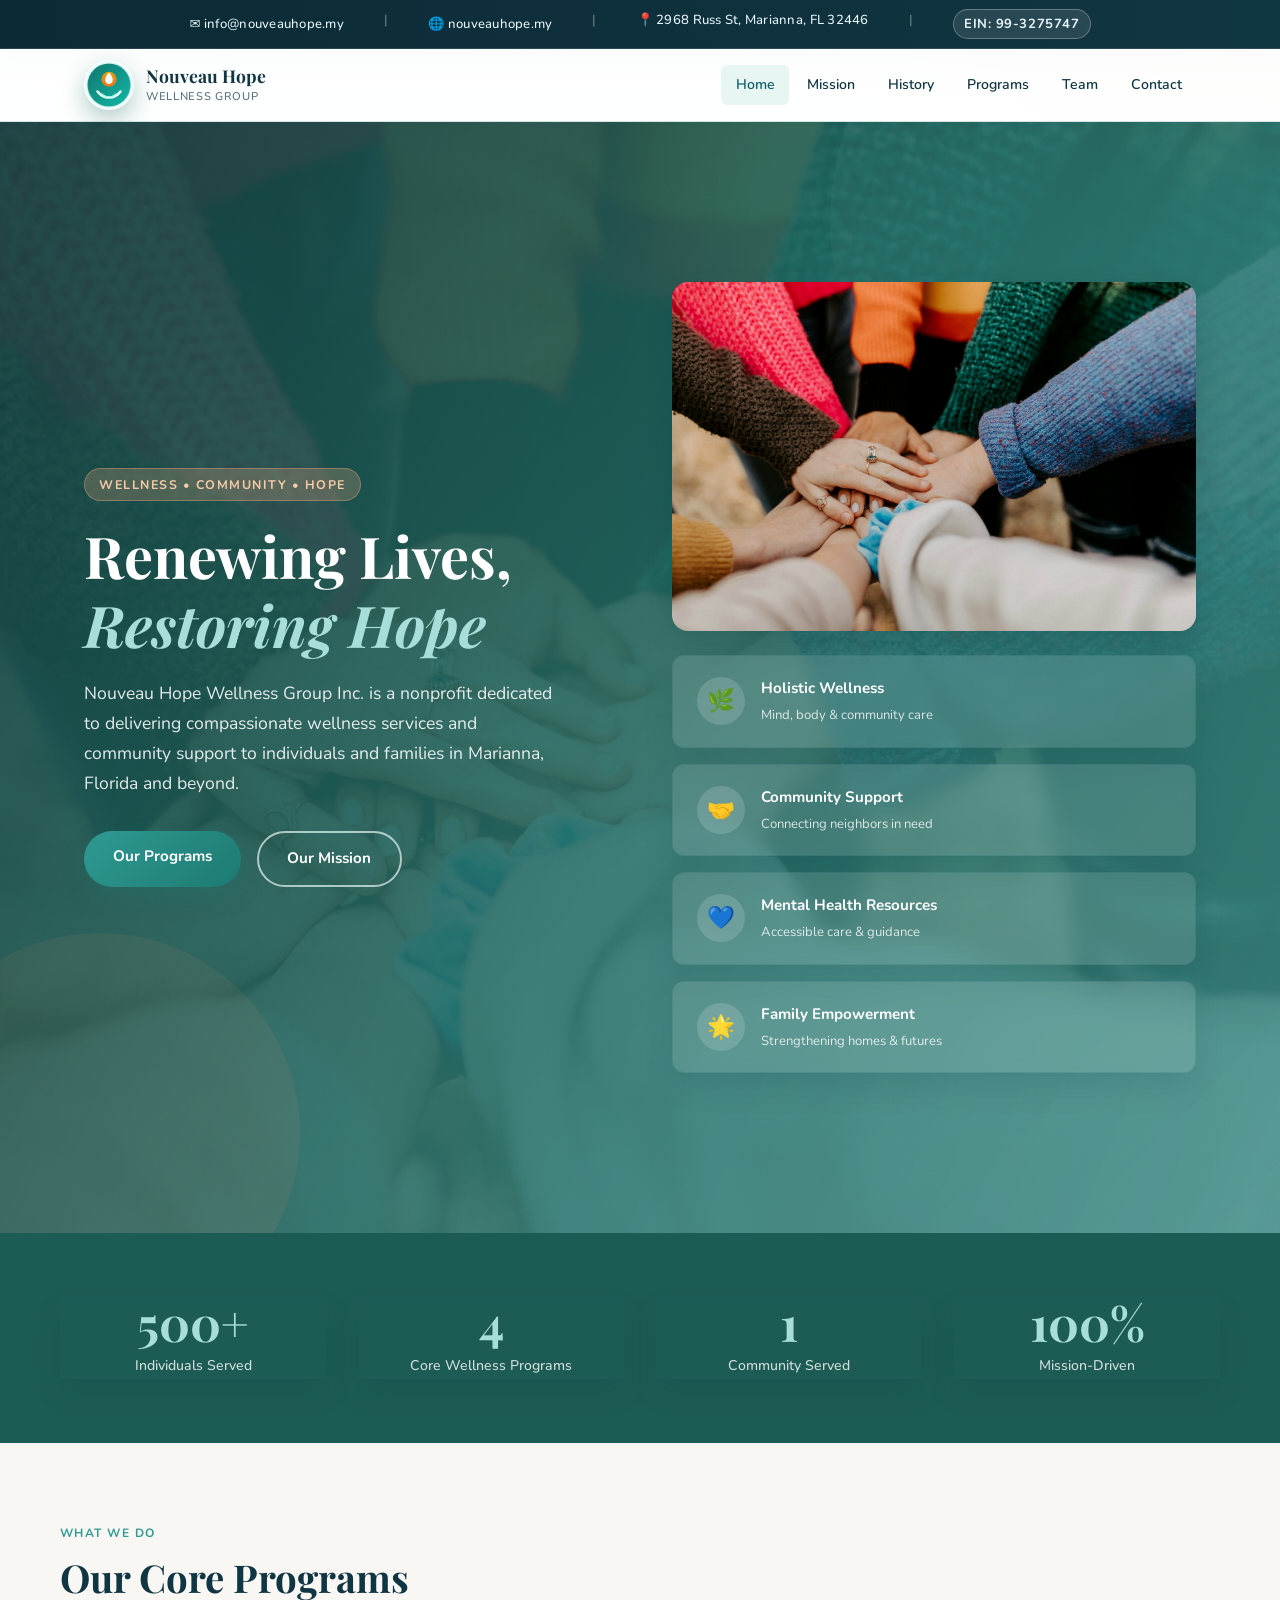
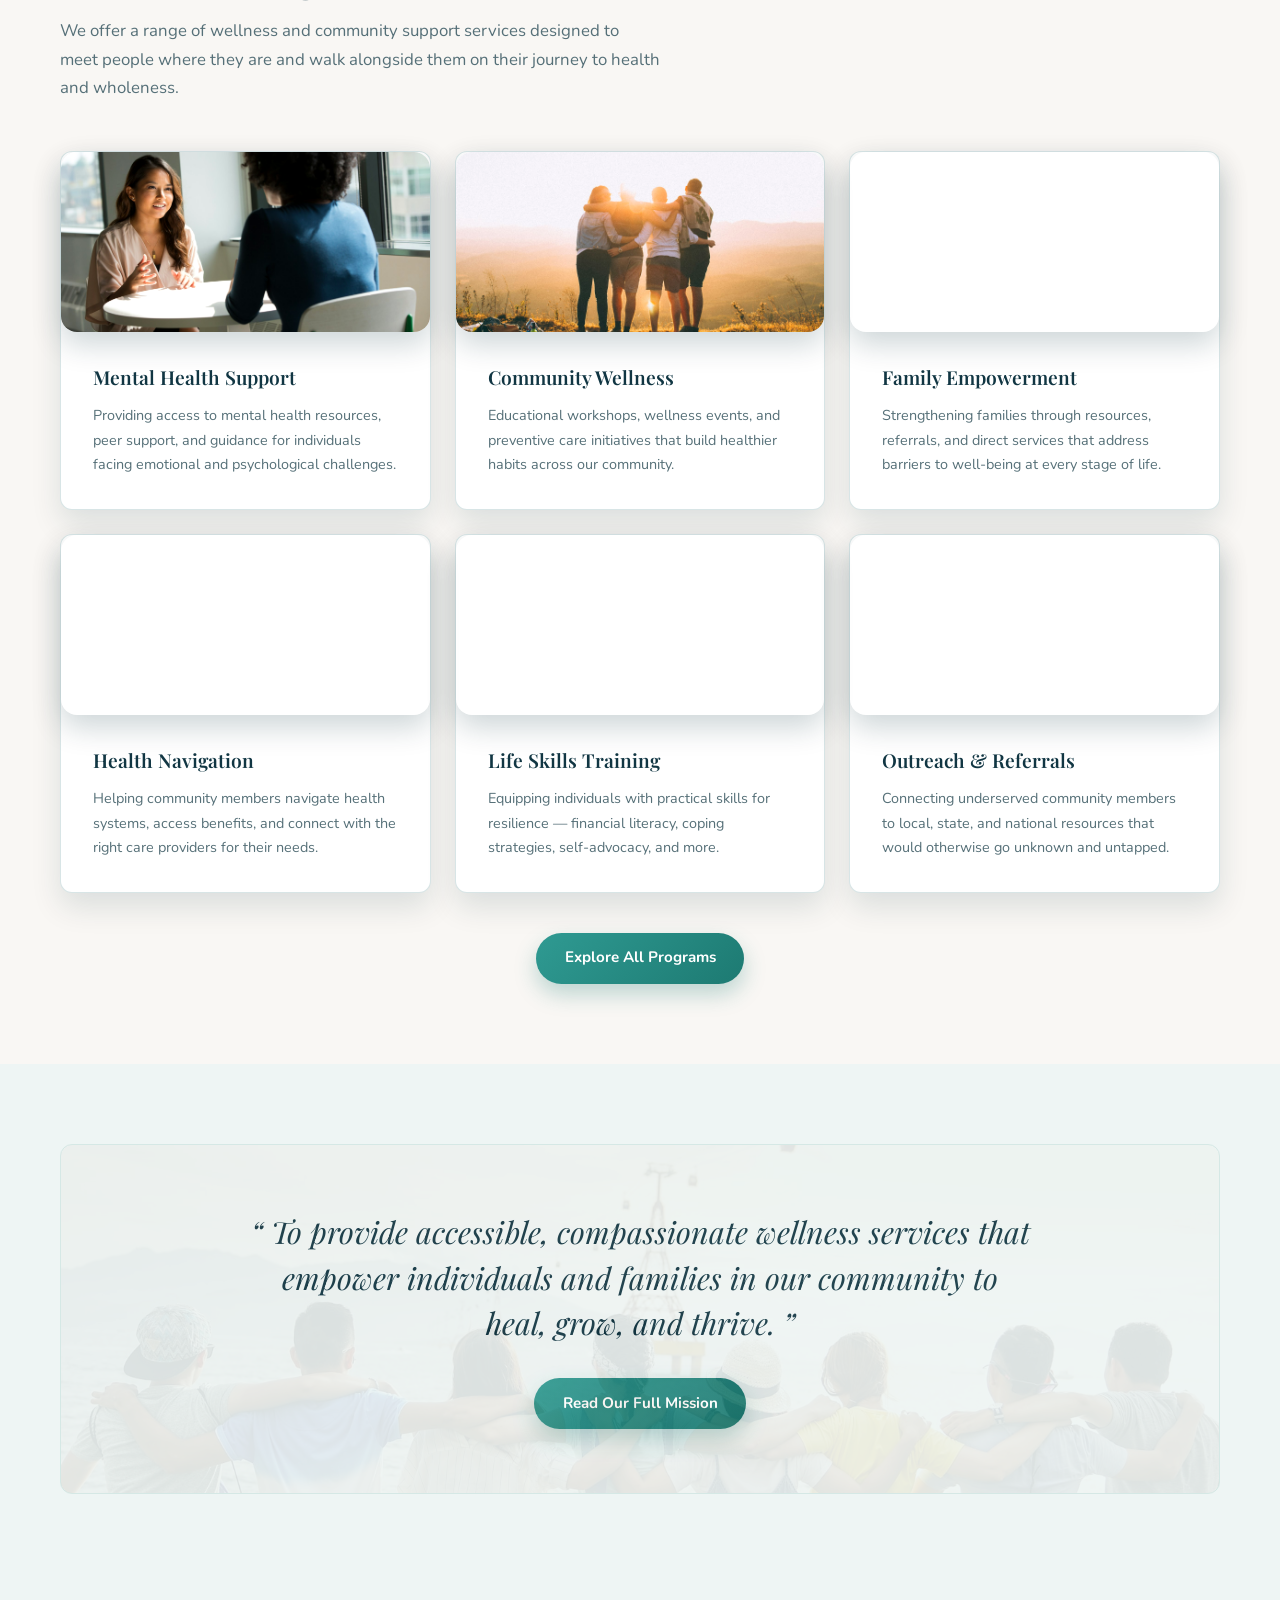
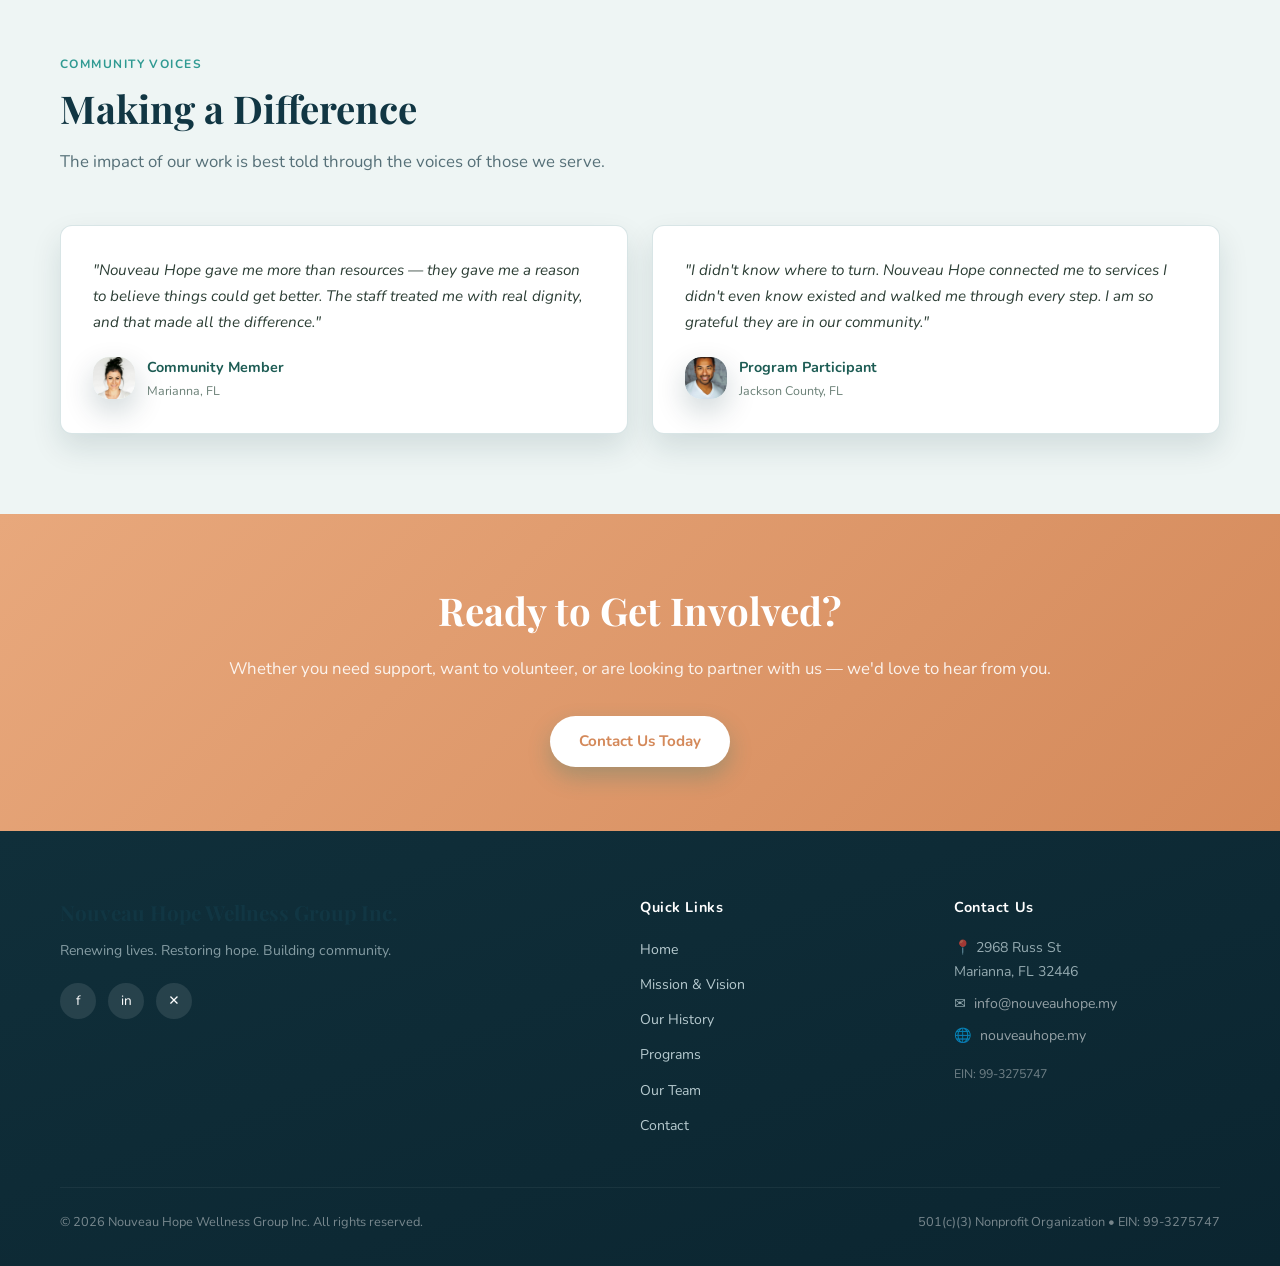
==== commit 2e0cec0a: "Fix homepage image sizing regression" ====
--- a/index.html
+++ b/index.html
@@ -280,9 +280,11 @@
     }
     .hero-feature-img {
       width: 100%;
+      height: auto;
       border-radius: var(--radius);
       box-shadow: 0 8px 32px rgba(0,0,0,0.25);
       margin-bottom: 0.5rem;
+      display: block;
     }
     .hero-card {
       background: rgba(255,255,255,0.12);
@@ -665,7 +667,7 @@
         </div>
       </div>
       <div class="hero-visual">
-        <img decoding="async" class="hero-feature-img" fetchpriority="high" src="assets/images/photo-1582213782179-e0d53f98f2ca.jpg" width="1600" height="1067" alt="Diverse group of community members joining hands" />
+        <img decoding="async" class="hero-feature-img" fetchpriority="high" src="assets/images/photo-1582213782179-e0d53f98f2ca.jpg" alt="Diverse group of community members joining hands" />
         <div class="hero-card">
           <div class="hero-card-icon">🌿</div>
           <div>
@@ -728,32 +730,32 @@
       <p class="section-desc">We offer a range of wellness and community support services designed to meet people where they are and walk alongside them on their journey to health and wholeness.</p>
       <div class="programs-grid">
         <div class="program-card fade-in">
-          <img decoding="async" class="program-card-img" src="assets/images/photo-1573497620053-ea5300f94f21.jpg" width="1600" height="1067" alt="Counseling and mental health support session" loading="lazy" />
+          <img decoding="async" class="program-card-img" src="assets/images/photo-1573497620053-ea5300f94f21.jpg" alt="Counseling and mental health support session" loading="lazy" />
           <div class="program-title">Mental Health Support</div>
           <p class="program-desc">Providing access to mental health resources, peer support, and guidance for individuals facing emotional and psychological challenges.</p>
         </div>
         <div class="program-card fade-in">
-          <img decoding="async" class="program-card-img" src="assets/images/photo-1511632765486-a01980e01a18.jpg" width="1600" height="1067" alt="Community wellness group gathering outdoors" loading="lazy" />
+          <img decoding="async" class="program-card-img" src="assets/images/photo-1511632765486-a01980e01a18.jpg" alt="Community wellness group gathering outdoors" loading="lazy" />
           <div class="program-title">Community Wellness</div>
           <p class="program-desc">Educational workshops, wellness events, and preventive care initiatives that build healthier habits across our community.</p>
         </div>
         <div class="program-card fade-in">
-          <img decoding="async" class="program-card-img" src="assets/images/photo-1609220136736-443140cffec6.jpg" width="1600" height="1067" alt="Family walking together in a park" loading="lazy" />
+          <img decoding="async" class="program-card-img" src="assets/images/photo-1609220136736-443140cffec6.jpg" alt="Family walking together in a park" loading="lazy" />
           <div class="program-title">Family Empowerment</div>
           <p class="program-desc">Strengthening families through resources, referrals, and direct services that address barriers to well-being at every stage of life.</p>
         </div>
         <div class="program-card fade-in">
-          <img decoding="async" class="program-card-img" src="assets/images/photo-1631815588090-d4bfec5b1ccb.jpg" width="1600" height="2408" alt="Healthcare provider consulting with a patient" loading="lazy" />
+          <img decoding="async" class="program-card-img" src="assets/images/photo-1631815588090-d4bfec5b1ccb.jpg" alt="Healthcare provider consulting with a patient" loading="lazy" />
           <div class="program-title">Health Navigation</div>
           <p class="program-desc">Helping community members navigate health systems, access benefits, and connect with the right care providers for their needs.</p>
         </div>
         <div class="program-card fade-in">
-          <img decoding="async" class="program-card-img" src="assets/images/photo-1524178232363-1fb2b075b655.jpg" width="1600" height="1067" alt="Workshop and classroom training session" loading="lazy" />
+          <img decoding="async" class="program-card-img" src="assets/images/photo-1524178232363-1fb2b075b655.jpg" alt="Workshop and classroom training session" loading="lazy" />
           <div class="program-title">Life Skills Training</div>
           <p class="program-desc">Equipping individuals with practical skills for resilience — financial literacy, coping strategies, self-advocacy, and more.</p>
         </div>
         <div class="program-card fade-in">
-          <img decoding="async" class="program-card-img" src="assets/images/photo-1559027615-cd4628902d4a.jpg" width="1600" height="1063" alt="Community outreach volunteers helping neighbors" loading="lazy" />
+          <img decoding="async" class="program-card-img" src="assets/images/photo-1559027615-cd4628902d4a.jpg" alt="Community outreach volunteers helping neighbors" loading="lazy" />
           <div class="program-title">Outreach &amp; Referrals</div>
           <p class="program-desc">Connecting underserved community members to local, state, and national resources that would otherwise go unknown and untapped.</p>
         </div>
@@ -786,7 +788,7 @@
         <div class="testimonial-card fade-in">
           <p class="testimonial-text">"Nouveau Hope gave me more than resources — they gave me a reason to believe things could get better. The staff treated me with real dignity, and that made all the difference."</p>
           <div class="testimonial-author">
-            <div class="testimonial-avatar"><img decoding="async" src="assets/images/photo-1580489944761-15a19d654956.jpg" width="1600" height="2013" alt="Community member" loading="lazy" /></div>
+            <div class="testimonial-avatar"><img decoding="async" src="assets/images/photo-1580489944761-15a19d654956.jpg" alt="Community member" loading="lazy" /></div>
             <div>
               <div class="testimonial-name">Community Member</div>
               <div class="testimonial-role">Marianna, FL</div>
@@ -796,7 +798,7 @@
         <div class="testimonial-card fade-in">
           <p class="testimonial-text">"I didn't know where to turn. Nouveau Hope connected me to services I didn't even know existed and walked me through every step. I am so grateful they are in our community."</p>
           <div class="testimonial-author">
-            <div class="testimonial-avatar"><img decoding="async" src="assets/images/photo-1507003211169-0a1dd7228f2d.jpg" width="1600" height="2400" alt="Program participant" loading="lazy" /></div>
+            <div class="testimonial-avatar"><img decoding="async" src="assets/images/photo-1507003211169-0a1dd7228f2d.jpg" alt="Program participant" loading="lazy" /></div>
             <div>
               <div class="testimonial-name">Program Participant</div>
               <div class="testimonial-role">Jackson County, FL</div>
